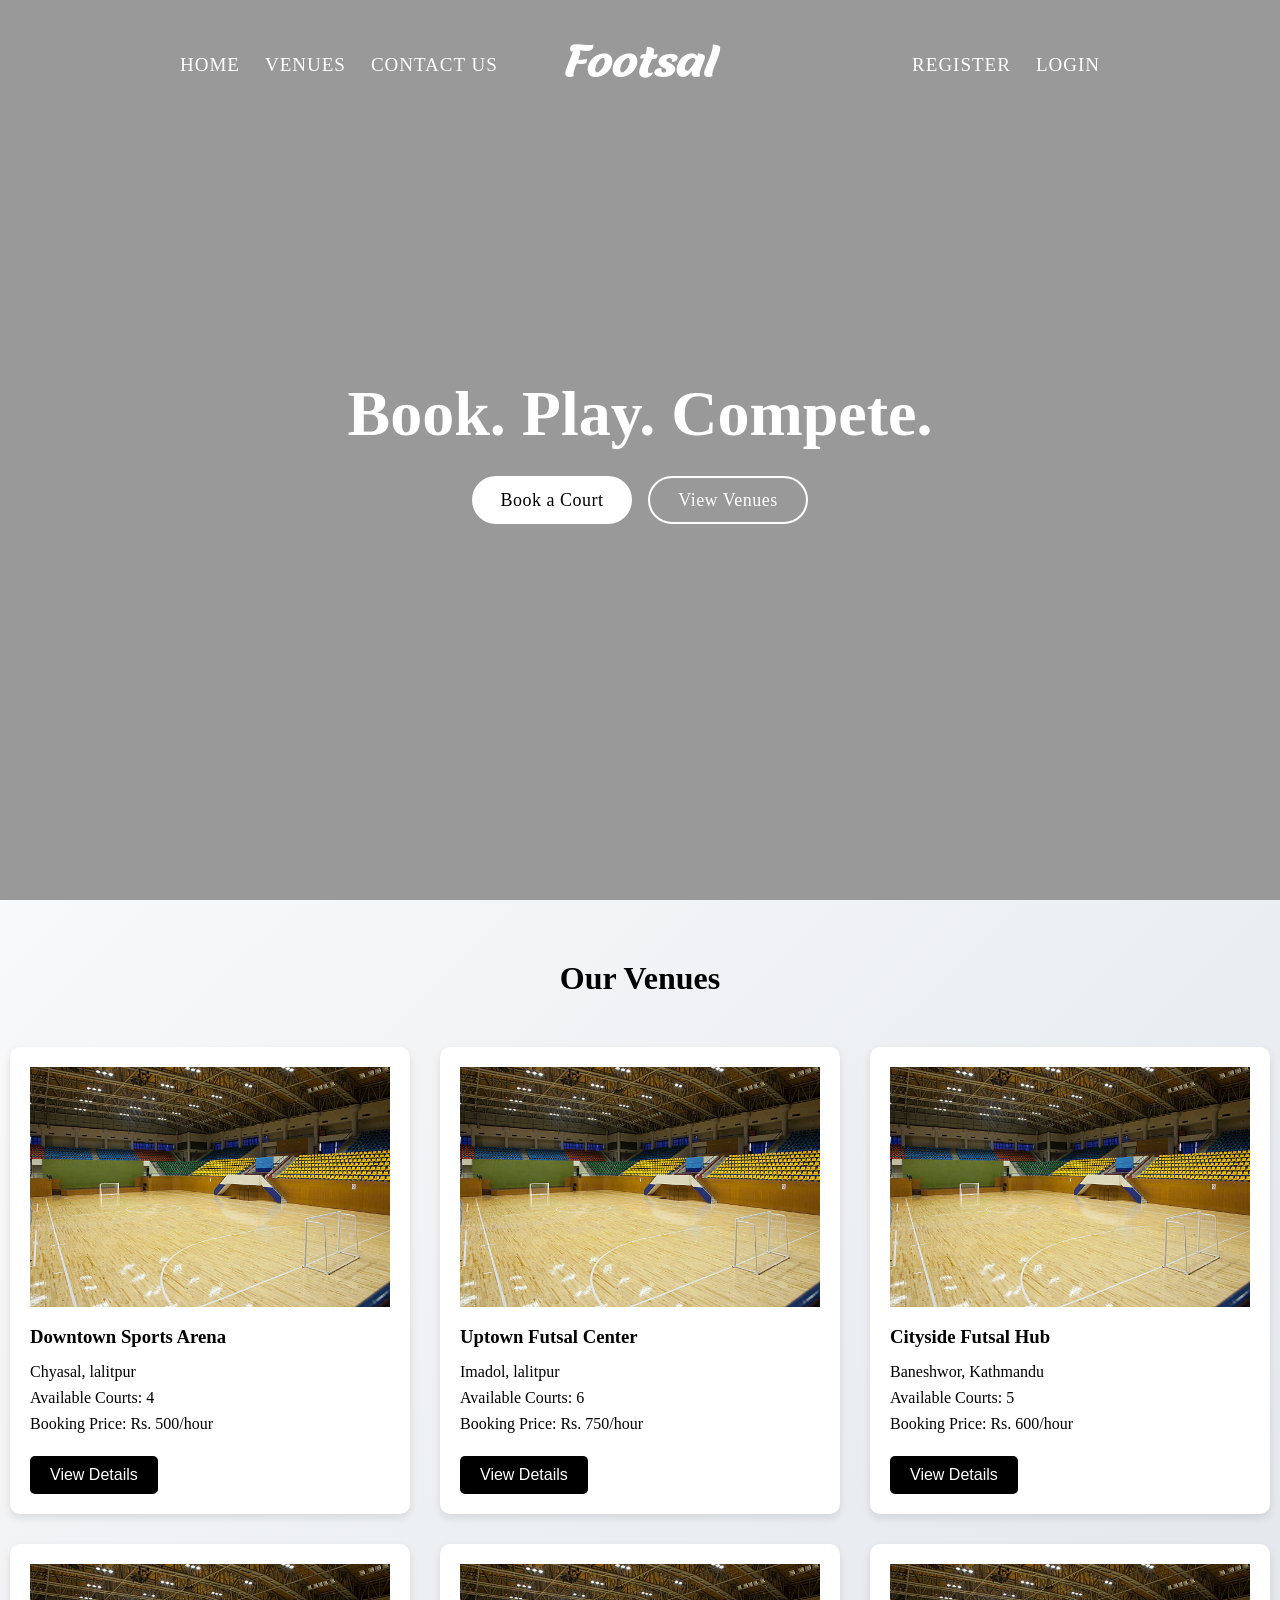
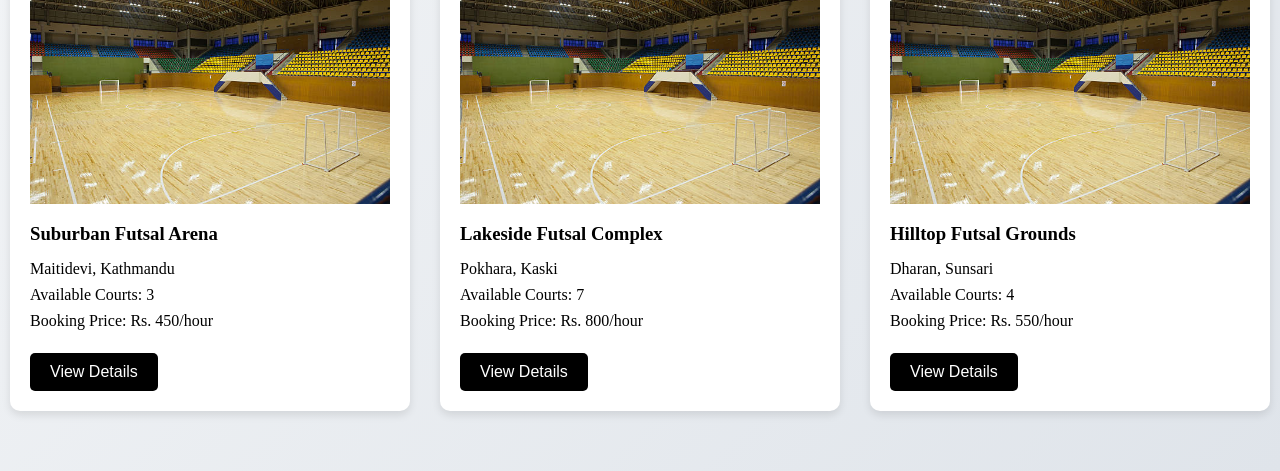
==== index.html @ 70e14f93 "convert the html to js" ====
<!DOCTYPE html>
<html lang="en">
<head>
    <meta charset="UTF-8">
    <title>footsal</title>
    <meta name="viewport" content="width=device-width, initial-scale=1.0">
    <link rel="stylesheet" href="styles/index.css">
</head>

<body>
<nav class="navbar">
    <div class="nav-left nav-font">
        <a href="index.html">HOME</a>
        <a href="Venues.html">VENUES</a>
        <a href="contact.html">CONTACT US</a>
    </div>

    <div class="khyah">
        <a href="index.html"
            style="
                all: inherit;
                display: inline-block;
                cursor: pointer;
                text-decoration: none;
            ">
            Footsal
        </a>
    </div>
    <div class="nav-right nav-font">
        <a href="Register.html">REGISTER</a>
        <a href="#">LOGIN</a>
    </div>
</nav>


<section class="vid">
    <video autoplay muted loop playsinline>
        <source src="video/Cinematic.mp4" type="video/mp4">
    </video>

    <div class="vid-content">
        <h1 class="vid-text">Book. Play. Compete.</h1>

        <div class="v-buttons">
            <a href="#" class="btn btn-primary">
                <span class="btn-text btn-text-one">Book a Court</span>
                <span class="btn-text btn-text-two">Book a Court</span>
            </a>

            <a href="" class="btn btn-outline" onclick="event.preventDefault(); scrollToVenueSection()">
                <span class="btn-text btn-text-one">View Venues</span>
                <span class="btn-text btn-text-two">View Venues</span>
            </a>
        </div>
    </div>
</section>

<div class="venue-container" id="venue-section">
    <h1 class="venue-heading">
        Our Venues
    </h1>
    <div class="venue-cards">
        <!-- Venue cards will be dynamically inserted here -->
    </div>
</div>

<script type="module" src="scripts/index.js"></script>
</body>
</html>
---- styles/index.css ----
@font-face {
    font-family: Logo;
    src: url(../fonts/Malvie.otf);
    font-weight: normal;
}
@font-face {
    font-family: "vid txt";
    src: url(../fonts/Bakemono-Stereo-Bold-trial.ttf);
    font-weight: normal;
}
@font-face {
    font-family: txt;
    src: url(../fonts/Roboto-Medium.ttf);
    font-weight: normal;
}
* {
    margin: 0;
    padding: 0;
    box-sizing: border-box;
}
.vid-text {
    font-family: "vid txt";
}
.khyah {
    font-family: Logo;
    font-size: 45px;
    color: #fff;
}
.nav-font {
    font-family: txt;
}
.navbar {
    position: absolute;
    top: 0;
    width: 100%;
    padding: 40px 180px;
    display: grid;
    grid-template-columns: 1fr auto 1fr;
    align-items: center;
    z-index: 10;
}
.navbar a {
    color: #fff;
    text-decoration: none;
    font-size: 19px;
    letter-spacing: 1px;
    transition: opacity 0.3s;
}

.navbar a:hover {
    opacity: 0.7;
}

.nav-left,
.nav-right {
    display: flex;
    align-items: center;
    gap: 25px;
}

.nav-right {
    justify-content: flex-end;
}

.vid {
    position: relative;
    height: 100vh;
    overflow: hidden;
}

.vid video {
    position: absolute;
    inset: 0;
    width: 100%;
    height: 100%;
    object-fit: cover;
}

.vid::after {
    content: "";
    position: absolute;
    inset: 0;
    background: rgba(0, 0, 0, 0.4);
    z-index: 1;
}

.vid-content {
    position: relative;
    z-index: 2;
    height: 100%;
    display: flex;
    flex-direction: column;
    align-items: center;
    justify-content: center;
    text-align: center;
    padding: 0 20px;
    color: #fff;
}

.vid-content h1 {
    font-size: clamp(32px, 5vw, 64px);
    margin-bottom: 25px;
    font-weight: 600;
}

.v-buttons {
    display: flex;
    gap: 16px;
}

.btn {
    cursor: pointer;
    position: relative;
    overflow: hidden;

    height: 48px;
    min-width: 160px;
    padding: 0 26px;

    border-radius: 34px;
    border: 2px solid white;

    font-family: txt;
    font-size: 18px;
    font-weight: 500;
    letter-spacing: 0.5px;

    text-decoration: none;
    display: flex;
    align-items: center;
    justify-content: center;

    background: transparent;
    transition: all 0.3s cubic-bezier(0.23, 1, 0.320, 1);
}

.btn-primary {
    background: white;
    color: black;
}

.btn-outline {
    background: transparent;
    color: white;
}

.btn-text {
    position: absolute;
    left: 50%;
    transform: translateX(-50%);
    transition: top 0.5s cubic-bezier(0.23, 1, 0.320, 1);
    white-space: nowrap;
}

.btn-text-one {
    top: 50%;
    transform: translate(-50%, -50%);
}

.btn-text-two {
    top: 150%;
    transform: translate(-50%, -50%);
}

.btn:hover .btn-text-one {
    top: -100%;
}

.btn:hover .btn-text-two {
    top: 50%;
}

.btn:hover {
    box-shadow: 0 0 20px rgba(255, 255, 255, 0.35);
}

.btn:active {
    scale: 1;
}

.btn-outline .btn-text {
    color: white;
}

.btn-primary .btn-text {
    color: black;
}
.venue-container{
    width: 100%;
    padding: 60px 10px;
    justify-content: center;
    color: #000000;
    background: linear-gradient(135deg, #f8f9fa 0%, #dfe4ea 100%);
}
.venue-heading{
    text-align: center;
}
.venue-cards{
    display: flex;
    justify-content: center;
    flex-wrap: wrap;
    gap: 30px;
    margin-top: 50px;

}
.venue-card{
    width: 400px;
    padding: 20px;
    border-radius: 10px;
    background-color: #fff;
    box-shadow: 0 4px 8px rgba(0, 0, 0, 0.1);
}
.venue-card h3{
    margin: 15px 0;
}
.venue-card p{
    margin: 8px 0;
}
.venue-card button{
    margin-top: 15px;
    padding: 10px 20px;
    border: none;
    border-radius: 5px; 
    background-color: #000000;
    color: #fff;
    font-size: 16px;
    cursor: pointer;
}

@media (max-width: 768px) {
    .nav-left {
        display: none;
    }

    .navbar {
        padding: 18px 20px;
    }
}
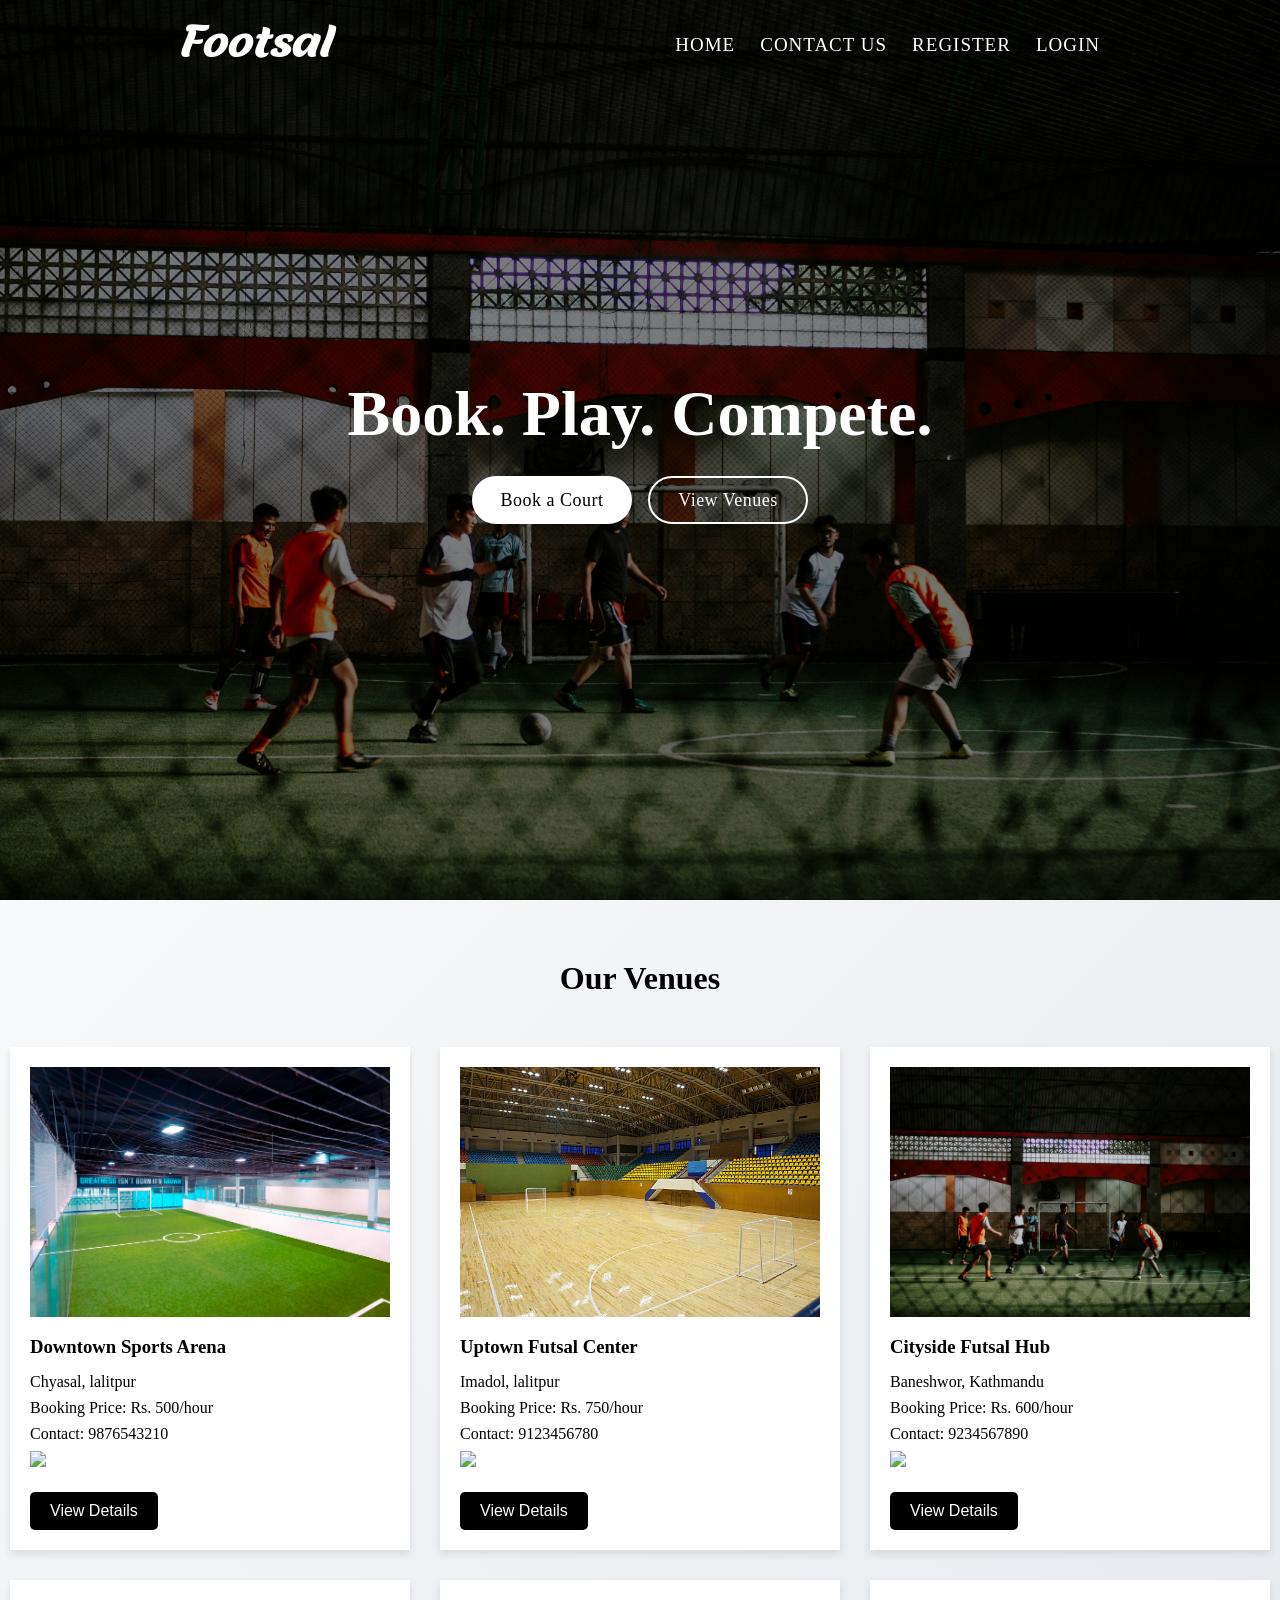
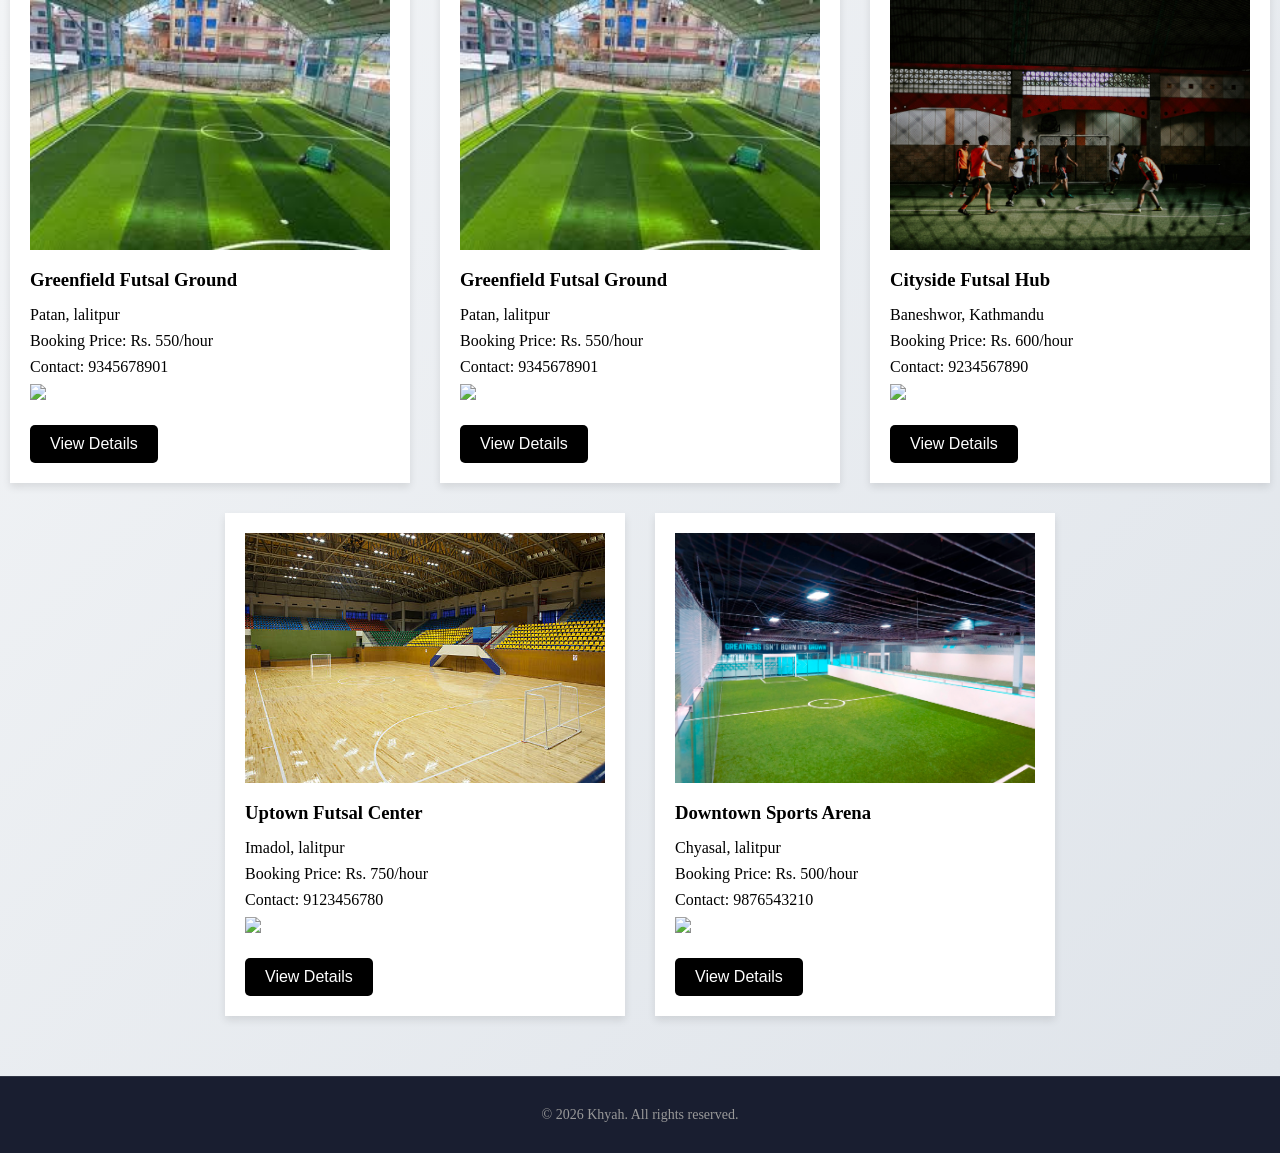
==== commit 70176a79: "add map" ====
--- a/index.html
+++ b/index.html
@@ -1,69 +1,67 @@
-<!DOCTYPE html>
+<!doctype html>
 <html lang="en">
-<head>
-    <meta charset="UTF-8">
+  <head>
+    <meta charset="UTF-8" />
     <title>footsal</title>
-    <meta name="viewport" content="width=device-width, initial-scale=1.0">
-    <link rel="stylesheet" href="styles/index.css">
-</head>
+    <meta name="viewport" content="width=device-width, initial-scale=1.0" />
+    <link rel="stylesheet" href="styles/index.css" />
+  </head>
 
-<body>
-<nav class="navbar">
-    <div class="nav-left nav-font">
+  <body>
+    <nav class="navbar">
+      <div class="khyah">
+        <a
+          href="index.html"
+          style="
+            all: inherit;
+            display: inline-block;
+            cursor: pointer;
+            text-decoration: none;
+          "
+        >
+          Footsal
+        </a>
+      </div>
+      <div class="nav-right nav-font">
         <a href="index.html">HOME</a>
-        <a href="Venues.html">VENUES</a>
         <a href="contact.html">CONTACT US</a>
-    </div>
-
-    <div class="khyah">
-        <a href="index.html"
-            style="
-                all: inherit;
-                display: inline-block;
-                cursor: pointer;
-                text-decoration: none;
-            ">
-            Footsal
-        </a>
-    </div>
-    <div class="nav-right nav-font">
         <a href="Register.html">REGISTER</a>
         <a href="#">LOGIN</a>
-    </div>
-</nav>
+      </div>
+    </nav>
 
-
-<section class="vid">
-    <video autoplay muted loop playsinline>
-        <source src="video/Cinematic.mp4" type="video/mp4">
-    </video>
-
-    <div class="vid-content">
+    <section class="vid">
+      <div class="vid-content">
         <h1 class="vid-text">Book. Play. Compete.</h1>
 
         <div class="v-buttons">
-            <a href="#" class="btn btn-primary">
-                <span class="btn-text btn-text-one">Book a Court</span>
-                <span class="btn-text btn-text-two">Book a Court</span>
-            </a>
+          <a href="#" class="btn btn-primary">
+            <span class="btn-text btn-text-one">Book a Court</span>
+            <span class="btn-text btn-text-two">Book a Court</span>
+          </a>
 
-            <a href="" class="btn btn-outline" onclick="event.preventDefault(); scrollToVenueSection()">
-                <span class="btn-text btn-text-one">View Venues</span>
-                <span class="btn-text btn-text-two">View Venues</span>
-            </a>
+          <a
+            href=""
+            class="btn btn-outline"
+            onclick="
+              event.preventDefault();
+              scrollToVenueSection();
+            "
+          >
+            <span class="btn-text btn-text-one">View Venues</span>
+            <span class="btn-text btn-text-two">View Venues</span>
+          </a>
         </div>
+      </div>
+    </section>
+
+    <div class="venue-container" id="venue-section">
+      <h1 class="venue-heading">Our Venues</h1>
+      <div class="venue-cards"></div>
     </div>
-</section>
+    
+    <footer class="footer">© 2026 Khyah. All rights reserved.</footer>
 
-<div class="venue-container" id="venue-section">
-    <h1 class="venue-heading">
-        Our Venues
-    </h1>
-    <div class="venue-cards">
-        <!-- Venue cards will be dynamically inserted here -->
-    </div>
-</div>
-
-<script type="module" src="scripts/index.js"></script>
-</body>
+    <script type="module" src="scripts/index.js"></script>
+  </body>
 </html>
--- a/styles/index.css
+++ b/styles/index.css
@@ -3,69 +3,75 @@
     src: url(../fonts/Malvie.otf);
     font-weight: normal;
 }
+
 @font-face {
     font-family: "vid txt";
     src: url(../fonts/Bakemono-Stereo-Bold-trial.ttf);
     font-weight: normal;
 }
+
 @font-face {
     font-family: txt;
     src: url(../fonts/Roboto-Medium.ttf);
     font-weight: normal;
 }
+
 * {
     margin: 0;
     padding: 0;
     box-sizing: border-box;
 }
+
 .vid-text {
     font-family: "vid txt";
 }
+
+.navbar {
+    position: absolute;
+    top: 0;
+    width: 100%;
+    padding: 20px 180px;
+    display: flex;
+    grid-template-columns: 1fr auto 1fr;
+    z-index: 10;
+    justify-content: space-between;
+    align-items: center;
+}
+
 .khyah {
     font-family: Logo;
     font-size: 45px;
     color: #fff;
 }
-.nav-font {
+
+.nav-right {
+    display: flex;
+    gap: 25px;
     font-family: txt;
-}
-.navbar {
-    position: absolute;
-    top: 0;
-    width: 100%;
-    padding: 40px 180px;
-    display: grid;
-    grid-template-columns: 1fr auto 1fr;
-    align-items: center;
-    z-index: 10;
-}
+    right: 0px;
+
+}
+
 .navbar a {
     color: #fff;
     text-decoration: none;
     font-size: 19px;
     letter-spacing: 1px;
     transition: opacity 0.3s;
+    cursor: pointer;
 }
 
 .navbar a:hover {
     opacity: 0.7;
-}
-
-.nav-left,
-.nav-right {
-    display: flex;
-    align-items: center;
-    gap: 25px;
-}
-
-.nav-right {
-    justify-content: flex-end;
 }
 
 .vid {
     position: relative;
     height: 100vh;
     overflow: hidden;
+    background-image: url(/images/city-side.jpg);
+    background-size: cover;
+    background-position: center;
 }
 
 .vid video {
@@ -185,17 +191,20 @@
 .btn-primary .btn-text {
     color: black;
 }
-.venue-container{
+
+.venue-container {
     width: 100%;
     padding: 60px 10px;
     justify-content: center;
     color: #000000;
     background: linear-gradient(135deg, #f8f9fa 0%, #dfe4ea 100%);
 }
-.venue-heading{
+
+.venue-heading {
     text-align: center;
 }
-.venue-cards{
+
+.venue-cards {
     display: flex;
     justify-content: center;
     flex-wrap: wrap;
@@ -203,36 +212,92 @@
     margin-top: 50px;
 
 }
-.venue-card{
+
+.venue-card {
     width: 400px;
     padding: 20px;
-    border-radius: 10px;
     background-color: #fff;
     box-shadow: 0 4px 8px rgba(0, 0, 0, 0.1);
-}
-.venue-card h3{
+    transition: all 0.3s ease;
+    cursor: default;
+}
+
+.venue-card:hover {
+    box-shadow: 0 8px 16px rgba(0, 0, 0, 0.2);
+    transform: translateY(-7px);
+}
+
+.venue-image {
+    width: 100%;
+    height: 250px;
+    object-fit: cover;
+}
+
+.venue-card h3 {
     margin: 15px 0;
 }
-.venue-card p{
+
+.venue-card p {
     margin: 8px 0;
 }
-.venue-card button{
+
+.venue-card button {
     margin-top: 15px;
     padding: 10px 20px;
     border: none;
-    border-radius: 5px; 
+    border-radius: 5px;
     background-color: #000000;
     color: #fff;
     font-size: 16px;
     cursor: pointer;
 }
 
+.product-rating-container {
+    display: flex;
+    align-items: center;
+    margin-bottom: 10px;
+}
+
+.product-rating-stars {
+    width: 100px;
+    margin-right: 6px;
+}
+
+.footer {
+  background-color: rgb(25, 30, 48);
+  color: #999;
+  text-align: center;
+  font-size: 14px;
+  padding: 30px 20px;
+  font-family: txt;
+  margin: 0;
+  border-top: 1px solid rgba(255, 255, 255, 0.1);
+}
+
+/* Responsive Design */
 @media (max-width: 768px) {
-    .nav-left {
-        display: none;
-    }
-
-    .navbar {
-        padding: 18px 20px;
+    .contact-container {
+        grid-template-columns: 1fr;
+        gap: 30px;
+        padding: 40px 20px;
+    }
+
+    .contact-hero-title {
+        font-size: 28px;
+    }
+
+    .contact-form-title,
+    .contact-info-title {
+        font-size: 24px;
+    }
+
+    .navbar-nav {
+        flex-direction: column;
+        gap: 20px;
+    }
+
+    .navbar-links {
+        flex-direction: column;
+        gap: 15px;
     }
 }
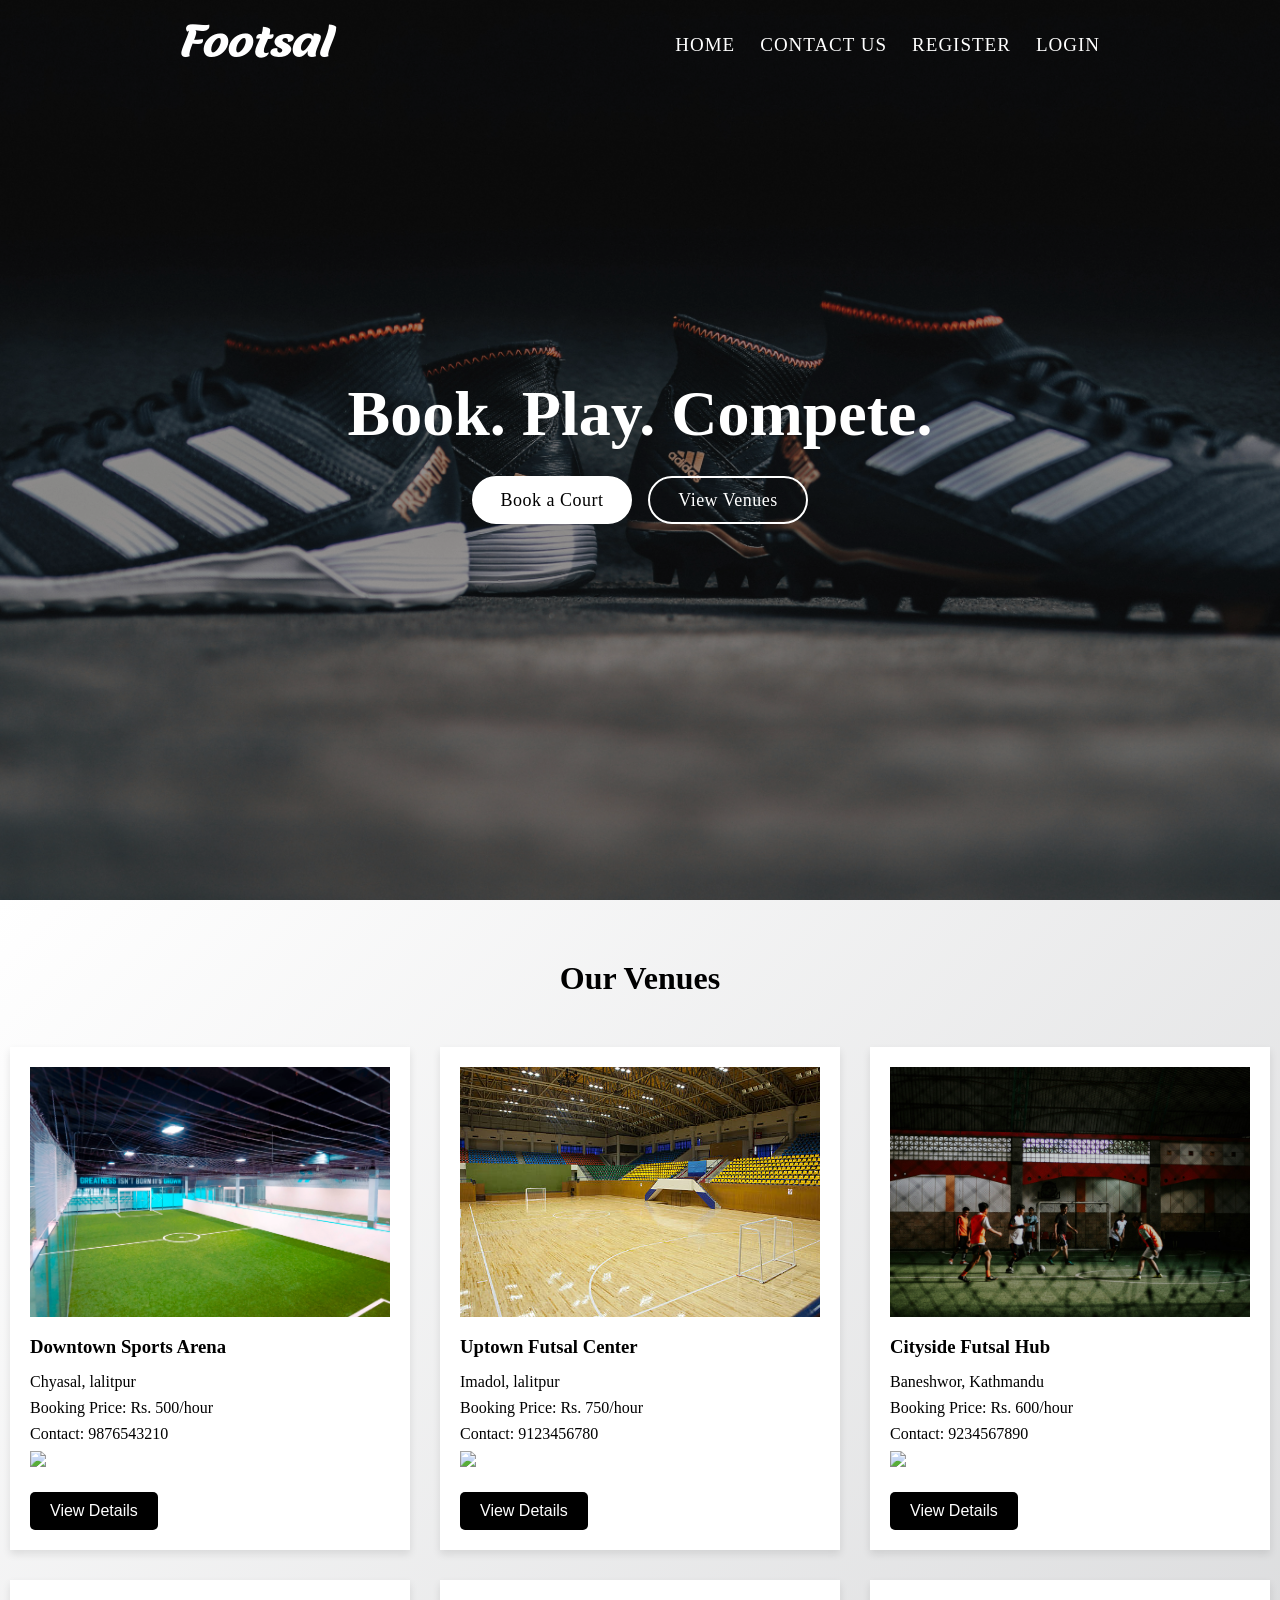
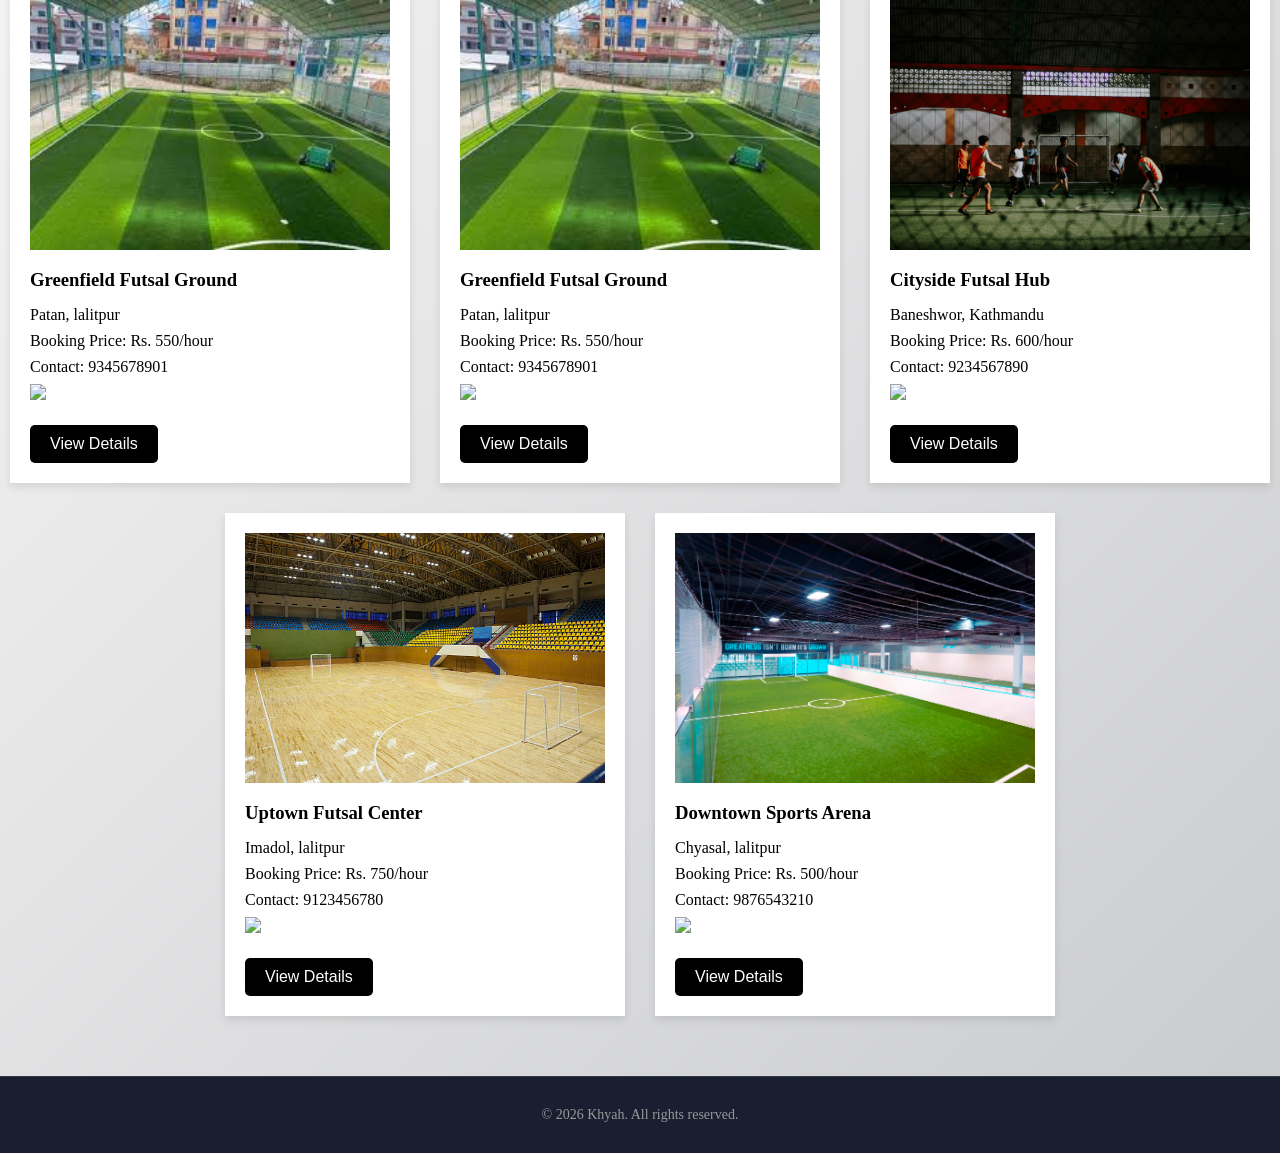
==== commit a3d502f0: "add add-venue feature" ====
--- a/index.html
+++ b/index.html
@@ -25,7 +25,7 @@
       <div class="nav-right nav-font">
         <a href="index.html">HOME</a>
         <a href="contact.html">CONTACT US</a>
-        <a href="Register.html">REGISTER</a>
+        <a href="addvenue.html">REGISTER</a>
         <a href="#">LOGIN</a>
       </div>
     </nav>
--- a/styles/index.css
+++ b/styles/index.css
@@ -69,7 +69,7 @@
     position: relative;
     height: 100vh;
     overflow: hidden;
-    background-image: url(/images/city-side.jpg);
+    background-image: url(/images/boots.jpg);
     background-size: cover;
     background-position: center;
 }
@@ -197,7 +197,7 @@
     padding: 60px 10px;
     justify-content: center;
     color: #000000;
-    background: linear-gradient(135deg, #f8f9fa 0%, #dfe4ea 100%);
+    background: linear-gradient(135deg, #ffffff 0%, #cbccce 100%);
 }
 
 .venue-heading {
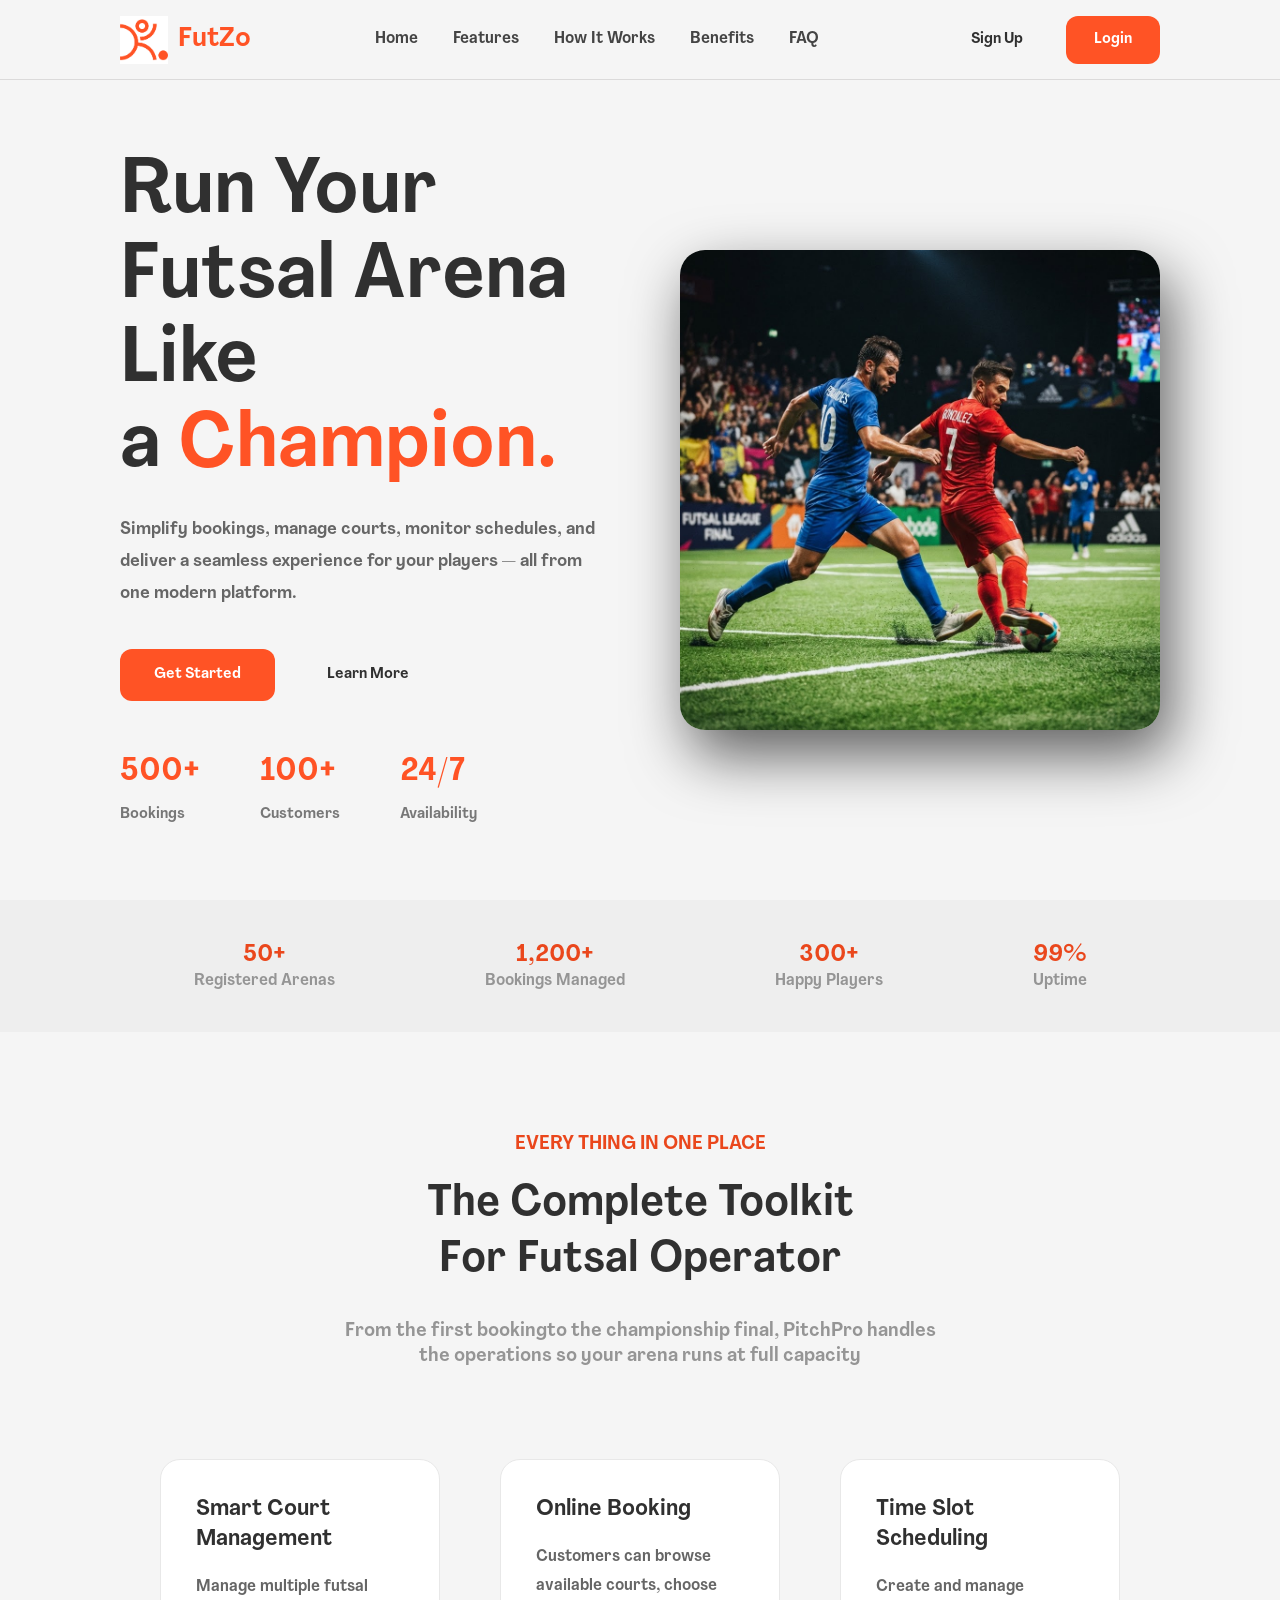
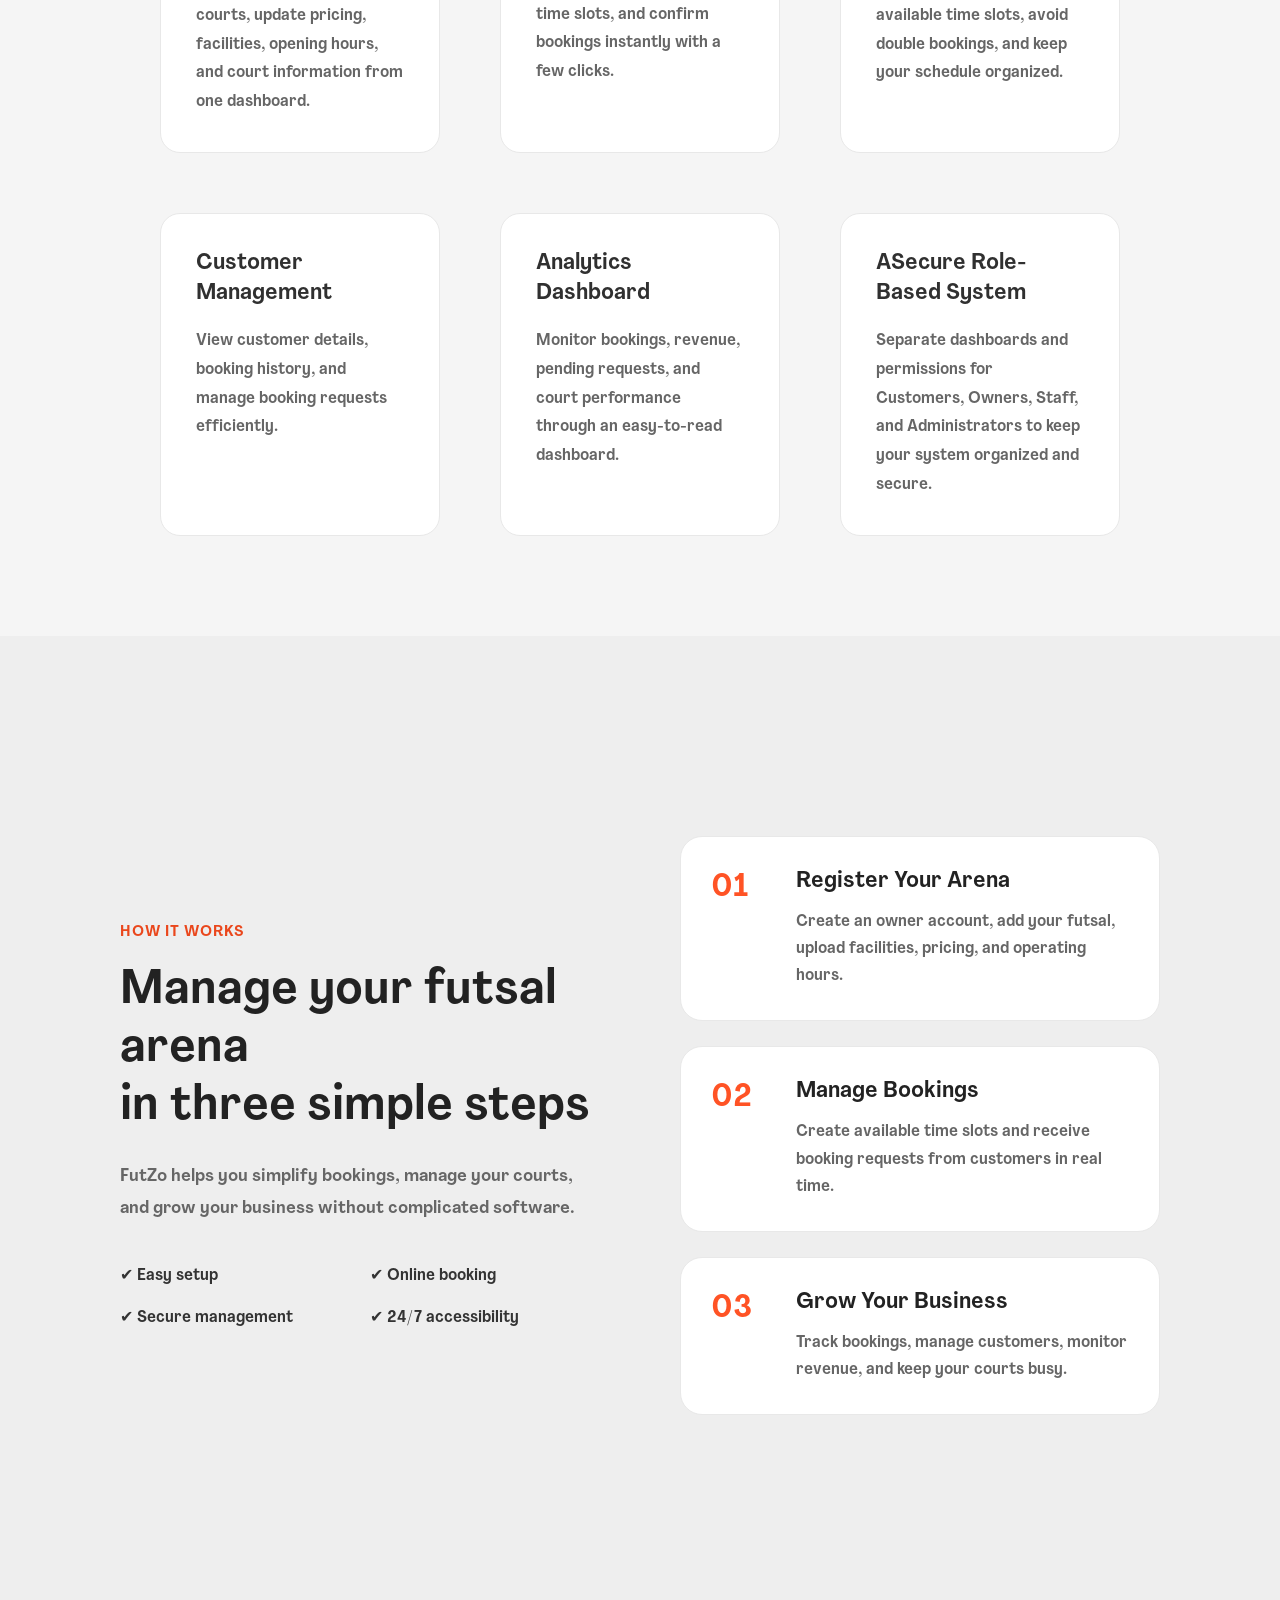
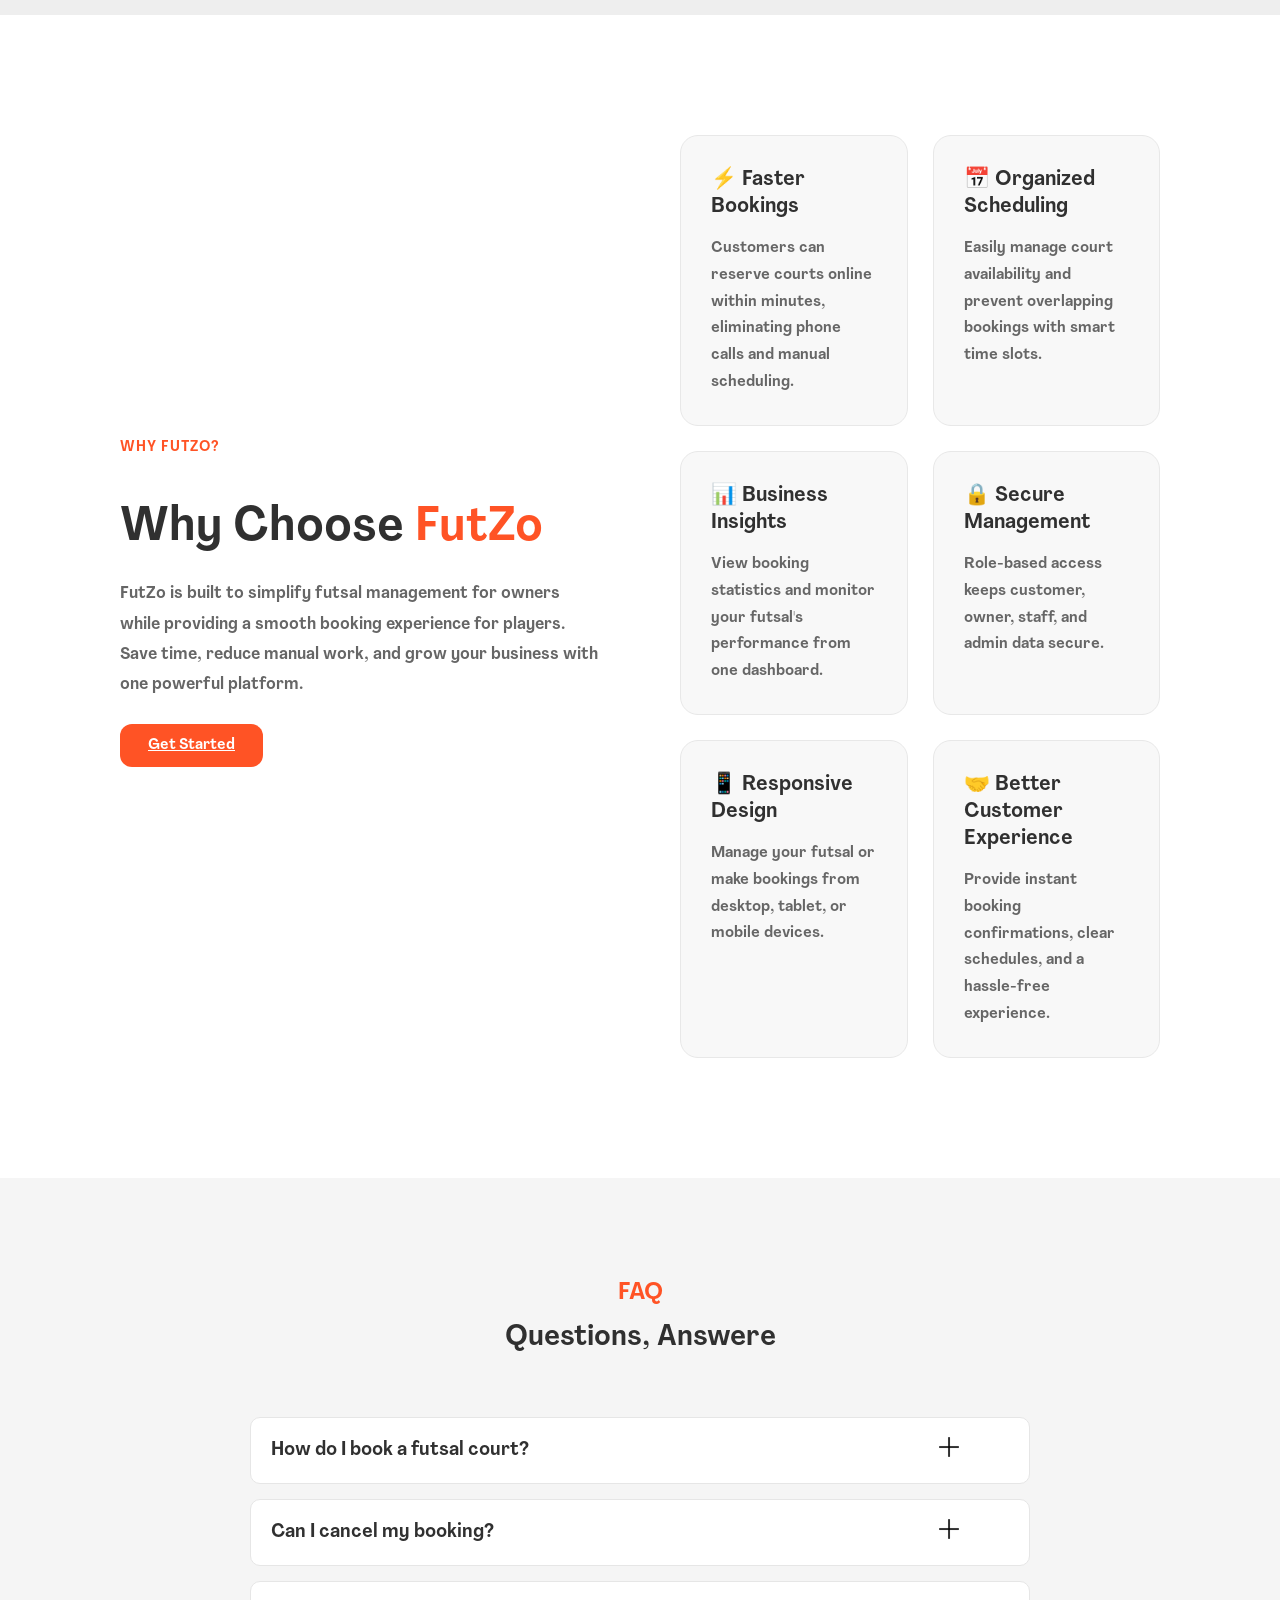
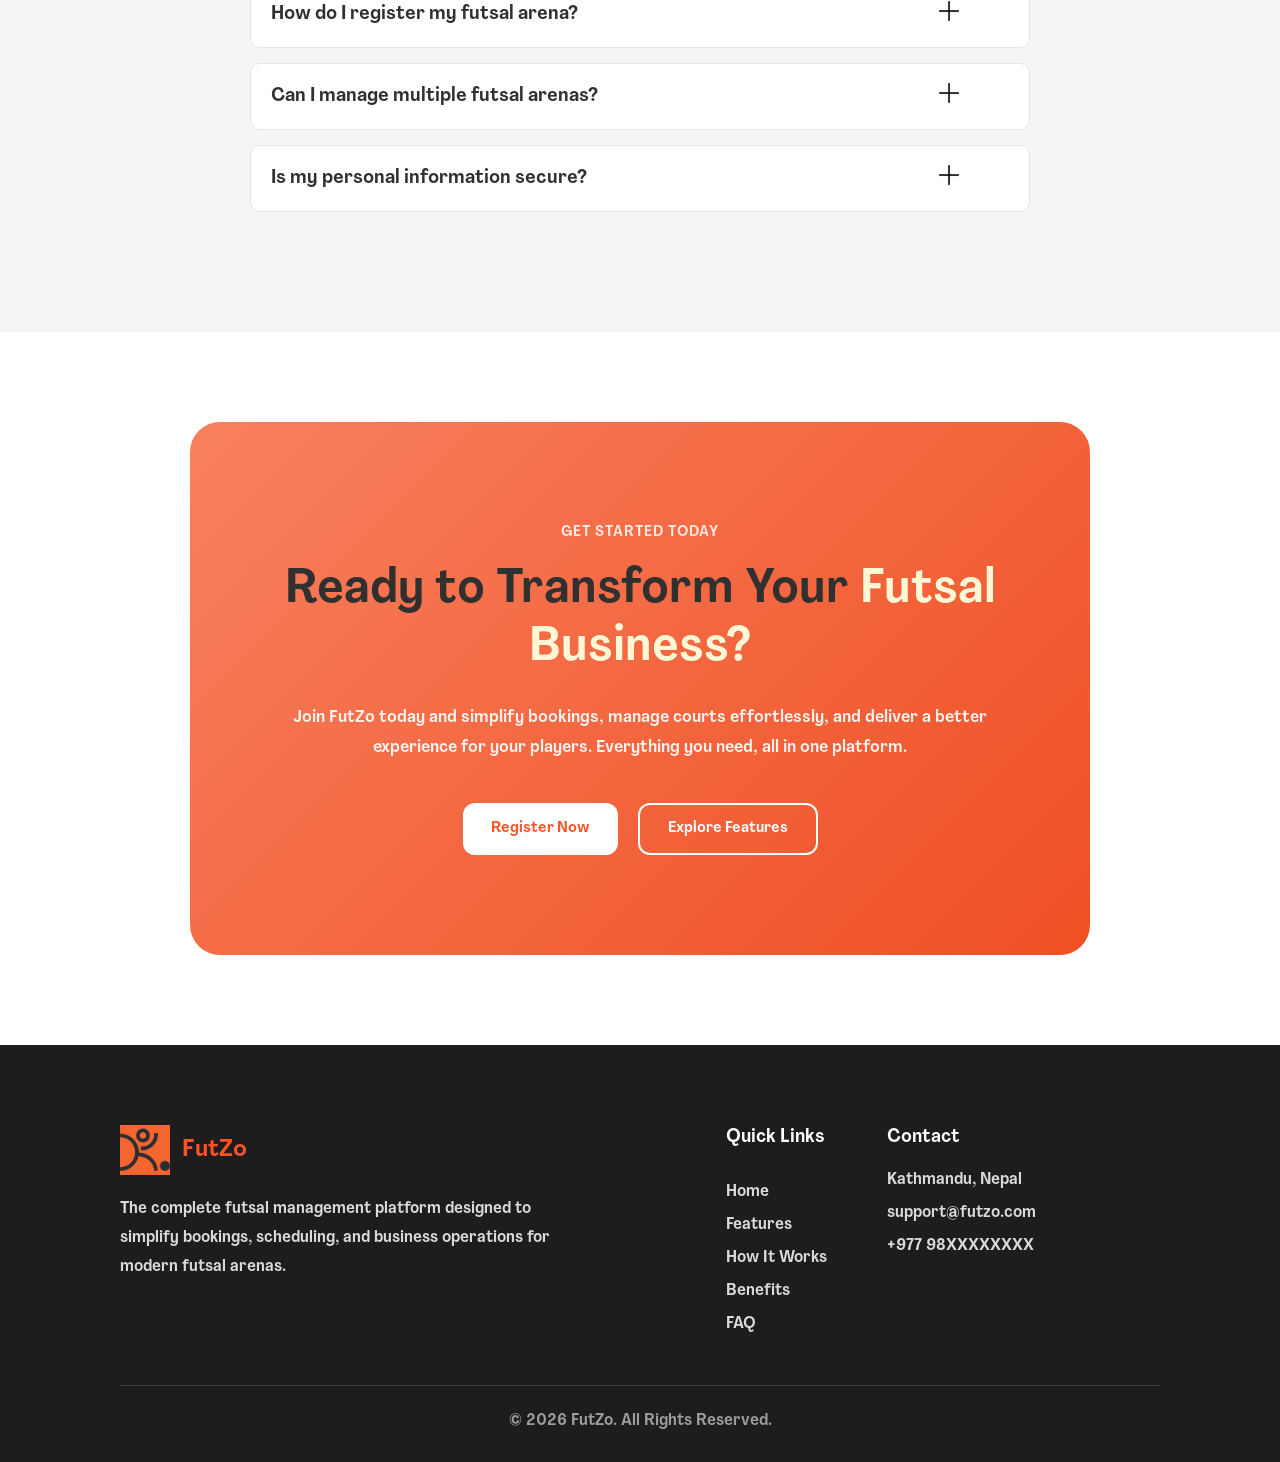
==== commit c431d8dd: "fix" ====
--- a/index.html
+++ b/index.html
@@ -1,67 +1,494 @@
-<!doctype html>
+<!DOCTYPE html>
 <html lang="en">
-  <head>
-    <meta charset="UTF-8" />
-    <title>footsal</title>
-    <meta name="viewport" content="width=device-width, initial-scale=1.0" />
-    <link rel="stylesheet" href="styles/index.css" />
-  </head>
-
-  <body>
-    <nav class="navbar">
-      <div class="khyah">
-        <a
-          href="index.html"
-          style="
-            all: inherit;
-            display: inline-block;
-            cursor: pointer;
-            text-decoration: none;
-          "
-        >
-          Footsal
+
+<head>
+  <meta charset="UTF-8">
+  <meta name="viewport" content="width=device-width, initial-scale=1.0">
+  <link rel="shortcut icon" href="./assets//logo//main-logo.png" type="image/x-icon">
+  <title>FutZo</title>
+  <link rel="stylesheet" href="./assets/css/landing-page.css">
+</head>
+
+<body>
+
+  <nav class="nav-bar">
+
+    <div class="left-section">
+      <img src="./assets/logo/main-logo.png" alt="FutZo Logo">
+      <span>FutZo</span>
+    </div>
+
+    <div class="center-section">
+      <a href="#home" class="nav-link">Home</a>
+      <a href="#features" class="nav-link">Features</a>
+      <a href="#how-it-works" class="nav-link">How It Works</a>
+      <a href="#benefits" class="nav-link">Benefits</a>
+      <a href="#faq" class="nav-link">FAQ</a>
+    </div>
+
+    <div class="right-section">
+      <button class="btn signin-btn" onclick="location.href='register.php'">
+        Sign Up
+      </button>
+
+      <button class="btn login-btn" onclick="location.href='login.php'">
+        Login
+      </button>
+    </div>
+
+  </nav>
+
+  <main>
+    <section class="hero" id="home">
+
+      <div class="left-side">
+        <h1>
+          Run Your Futsal Arena Like <br>
+          a <span>Champion.</span>
+        </h1>
+
+        <p>
+          Simplify bookings, manage courts, monitor schedules,
+          and deliver a seamless experience for your players —
+          all from one modern platform.
+        </p>
+
+        <div class="hero-buttons">
+
+          <button class="btn login-btn">
+            Get Started
+          </button>
+
+          <button class="btn signin-btn">
+            Learn More
+          </button>
+
+        </div>
+
+        <div class="hero-stats">
+
+          <div class="stat">
+            <h3>500+</h3>
+            <p>Bookings</p>
+          </div>
+
+          <div class="stat">
+            <h3>100+</h3>
+            <p>Customers</p>
+          </div>
+
+          <div class="stat">
+            <h3>24/7</h3>
+            <p>Availability</p>
+          </div>
+
+        </div>
+
+      </div>
+
+      <div class="right-side">
+
+        <img src="./assets/images/futsal-players.png"
+          alt="Futsal Players">
+
+      </div>
+
+    </section>
+
+    <section class="stats">
+      <div>
+        <h1>50+</h1>
+        <p>Registered Arenas</p>
+      </div>
+      <div>
+        <h1>1,200+</h1>
+        <p>Bookings Managed</p>
+      </div>
+      <div>
+        <h1>300+</h1>
+        <p>Happy Players</p>
+      </div>
+      <div>
+        <h1>99%</h1>
+        <p>Uptime</p>
+      </div>
+    </section>
+
+    <section class="features" id="features">
+      <p class="heading">EVERY THING IN ONE PLACE</p>
+      <span>The Complete Toolkit</span>
+      <span>For Futsal Operator</span>
+      <p class="desc" style="margin-top: 30px;">From the first bookingto the championship final, PitchPro handles</p>
+      <p class="desc">the operations so your arena runs at full capacity</p>
+
+      <div class="cards">
+
+        <div class="card">
+          <h1>Smart Court Management</h1>
+          <p>Manage multiple futsal courts, update pricing, facilities, opening hours, and court information from one dashboard.</p>
+        </div>
+
+        <div class="card">
+          <h1>Online Booking</h1>
+          <p>Customers can browse available courts, choose time slots, and confirm bookings instantly with a few clicks.</p>
+        </div>
+
+        <div class="card">
+          <h1>Time Slot Scheduling</h1>
+          <p>Create and manage available time slots, avoid double bookings, and keep your schedule organized.</p>
+        </div>
+
+        <div class="card">
+          <h1>Customer Management</h1>
+          <p>View customer details, booking history, and manage booking requests efficiently.</p>
+        </div>
+
+        <div class="card">
+          <h1>Analytics Dashboard</h1>
+          <p>Monitor bookings, revenue, pending requests, and court performance through an easy-to-read dashboard.</p>
+        </div>
+
+        <div class="card">
+          <h1>ASecure Role-Based System</h1>
+          <p>Separate dashboards and permissions for Customers, Owners, Staff, and Administrators to keep your system organized and secure.</p>
+        </div>
+      </div>
+    </section>
+
+    <section class="how-it-works" id="how-it-works">
+
+      <div class="left-content">
+
+        <span class="section-title">HOW IT WORKS</span>
+
+        <h2>
+          Manage your futsal arena
+          <br>
+          in three simple steps
+        </h2>
+
+        <p>
+          FutZo helps you simplify bookings, manage your courts,
+          and grow your business without complicated software.
+        </p>
+
+        <div class="benefits">
+
+          <div class="benefit">
+            ✔ Easy setup
+          </div>
+
+          <div class="benefit">
+            ✔ Online booking
+          </div>
+
+          <div class="benefit">
+            ✔ Secure management
+          </div>
+
+          <div class="benefit">
+            ✔ 24/7 accessibility
+          </div>
+
+        </div>
+
+      </div>
+
+      <div class="right-content">
+
+        <div class="step-card">
+
+          <div class="step-number">
+            01
+          </div>
+
+          <div class="step-info">
+            <h3>Register Your Arena</h3>
+
+            <p>
+              Create an owner account, add your futsal,
+              upload facilities, pricing, and operating hours.
+            </p>
+          </div>
+
+        </div>
+
+        <div class="step-card">
+
+          <div class="step-number">
+            02
+          </div>
+
+          <div class="step-info">
+            <h3>Manage Bookings</h3>
+
+            <p>
+              Create available time slots and receive booking
+              requests from customers in real time.
+            </p>
+          </div>
+
+        </div>
+
+        <div class="step-card">
+
+          <div class="step-number">
+            03
+          </div>
+
+          <div class="step-info">
+            <h3>Grow Your Business</h3>
+
+            <p>
+              Track bookings, manage customers,
+              monitor revenue, and keep your courts busy.
+            </p>
+          </div>
+
+        </div>
+
+      </div>
+
+    </section>
+
+    <section class="why-futzo" id="benefits">
+
+      <div class="benefits-left">
+
+        <span class="section-title">WHY FUTZO?</span>
+
+        <h2>
+          Why Choose
+          <span>FutZo</span>
+        </h2>
+
+        <p>
+          FutZo is built to simplify futsal management for owners while
+          providing a smooth booking experience for players. Save time,
+          reduce manual work, and grow your business with one powerful
+          platform.
+        </p>
+
+        <a href="register.php" class="btn login-btn">
+          Get Started
         </a>
-      </div>
-      <div class="nav-right nav-font">
-        <a href="index.html">HOME</a>
-        <a href="contact.html">CONTACT US</a>
-        <a href="addvenue.html">REGISTER</a>
-        <a href="#">LOGIN</a>
-      </div>
-    </nav>
-
-    <section class="vid">
-      <div class="vid-content">
-        <h1 class="vid-text">Book. Play. Compete.</h1>
-
-        <div class="v-buttons">
-          <a href="#" class="btn btn-primary">
-            <span class="btn-text btn-text-one">Book a Court</span>
-            <span class="btn-text btn-text-two">Book a Court</span>
-          </a>
-
-          <a
-            href=""
-            class="btn btn-outline"
-            onclick="
-              event.preventDefault();
-              scrollToVenueSection();
-            "
-          >
-            <span class="btn-text btn-text-one">View Venues</span>
-            <span class="btn-text btn-text-two">View Venues</span>
-          </a>
-        </div>
-      </div>
-    </section>
-
-    <div class="venue-container" id="venue-section">
-      <h1 class="venue-heading">Our Venues</h1>
-      <div class="venue-cards"></div>
-    </div>
-    
-    <footer class="footer">© 2026 Khyah. All rights reserved.</footer>
-
-    <script type="module" src="scripts/index.js"></script>
-  </body>
-</html>
+
+      </div>
+
+      <div class="benefits-right">
+
+        <div class="benefit-card">
+          <h3>⚡ Faster Bookings</h3>
+          <p>
+            Customers can reserve courts online within minutes,
+            eliminating phone calls and manual scheduling.
+          </p>
+        </div>
+
+        <div class="benefit-card">
+          <h3>📅 Organized Scheduling</h3>
+          <p>
+            Easily manage court availability and prevent
+            overlapping bookings with smart time slots.
+          </p>
+        </div>
+
+        <div class="benefit-card">
+          <h3>📊 Business Insights</h3>
+          <p>
+            View booking statistics and monitor your
+            futsal's performance from one dashboard.
+          </p>
+        </div>
+
+        <div class="benefit-card">
+          <h3>🔒 Secure Management</h3>
+          <p>
+            Role-based access keeps customer,
+            owner, staff, and admin data secure.
+          </p>
+        </div>
+
+        <div class="benefit-card">
+          <h3>📱 Responsive Design</h3>
+          <p>
+            Manage your futsal or make bookings
+            from desktop, tablet, or mobile devices.
+          </p>
+        </div>
+
+        <div class="benefit-card">
+          <h3>🤝 Better Customer Experience</h3>
+          <p>
+            Provide instant booking confirmations,
+            clear schedules, and a hassle-free experience.
+          </p>
+        </div>
+
+      </div>
+
+    </section>
+
+    <section class="faq" id="faq">
+      <h1>FAQ</h1>
+      <p>Questions, Answere</p>
+
+      <div class="questions">
+
+        <div class="question" id="question">
+          <p>How do I book a futsal court?</p>
+          <p class="plus">
+            <img src="./assets//icons///plus.png" alt="plus" width="20px">
+          </p>
+
+          <p class="answer">
+            <span>Browse available futsal arenas, choose your preferred date and time slot, and confirm your booking. The futsal owner will review and confirm your request.</span>
+          </p>
+        </div>
+
+
+        <div class="question">
+          <p>Can I cancel my booking?</p>
+          <p class="plus">
+            <img src="./assets//icons///plus.png" alt="plus" width="20px">
+          </p>
+
+          <p class="answer">
+            <span>Yes. You can cancel your booking before it has been confirmed by the futsal owner. Cancellation policies may vary depending on the arena.</span>
+          </p>
+        </div>
+
+        <div class="question">
+          <p>How do I register my futsal arena?</p>
+          <p class="plus">
+            <img src="./assets//icons///plus.png" alt="plus" width="20px">
+          </p>
+
+          <p class="answer">
+            <span>Create an owner account, submit your futsal details, and wait for admin approval. Once approved, you can start adding time slots and accepting bookings.</span>
+          </p>
+        </div>
+
+        <div class="question">
+          <p>Can I manage multiple futsal arenas?</p>
+          <p class="plus">
+            <img src="./assets//icons///plus.png" alt="plus" width="20px">
+          </p>
+
+          <p class="answer">
+            <span>Yes. Owners can register and manage multiple futsal arenas from a single account.</span>
+          </p>
+        </div>
+
+        <div class="question">
+          <p>Is my personal information secure?</p>
+          <p class="plus">
+            <img src="./assets//icons///plus.png" alt="plus" width="20px">
+          </p>
+
+          <p class="answer">
+            <span>
+              Yes. FutZo uses role-based authentication and secure account management to protect user information and system access.
+          </p>
+          </span>
+        </div>
+      </div>
+    </section>
+
+    <section class="cta">
+
+      <div class="cta-content">
+
+        <span class="section-title">
+          GET STARTED TODAY
+        </span>
+
+        <h2>
+          Ready to Transform Your
+          <span>Futsal Business?</span>
+        </h2>
+
+        <p>
+          Join FutZo today and simplify bookings, manage courts effortlessly,
+          and deliver a better experience for your players. Everything you need,
+          all in one platform.
+        </p>
+
+        <div class="cta-buttons">
+
+          <button class="btn login-btn"
+            onclick="location.href='register.php'">
+            Register Now
+          </button>
+
+          <button class="btn signin-btn"
+            onclick="location.href='#features'">
+            Explore Features
+          </button>
+
+        </div>
+
+      </div>
+
+    </section>
+
+    <footer class="footer">
+
+      <div class="footer-top">
+
+        <div class="footer-about">
+
+          <div class="footer-logo">
+
+            <img src="./assets/logo/F (1).png" alt="FutZo Logo">
+
+            <h2>FutZo</h2>
+
+          </div>
+
+          <p>
+            The complete futsal management platform designed to simplify
+            bookings, scheduling, and business operations for modern futsal arenas.
+          </p>
+
+        </div>
+
+        <div class="footer-links">
+
+          <h3>Quick Links</h3>
+
+          <a href="#home">Home</a>
+          <a href="#features">Features</a>
+          <a href="#how-it-works">How It Works</a>
+          <a href="#benefits">Benefits</a>
+          <a href="#faq">FAQ</a>
+
+        </div>
+
+        <div class="footer-contact">
+
+          <h3>Contact</h3>
+
+          <p>Kathmandu, Nepal</p>
+          <p>support@futzo.com</p>
+          <p>+977 98XXXXXXXX</p>
+
+        </div>
+
+      </div>
+
+      <div class="footer-bottom">
+
+        <p>
+          © 2026 FutZo. All Rights Reserved.
+        </p>
+
+      </div>
+
+    </footer>
+
+  </main>
+  <script src="../assets/js/landing-page.js"></script>
+</body>
+
+</html>
--- a/assets/css/landing-page.css
+++ b/assets/css/landing-page.css
@@ -0,0 +1,1057 @@
+@font-face {
+  font-family: "agrandir";
+  src: url("../fonts/Agrandir Text Bold 700.otf");
+}
+
+* {
+  margin: 0;
+  padding: 0;
+  box-sizing: border-box;
+}
+
+html {
+  scroll-behavior: smooth;
+}
+
+body {
+  background: #f5f5f5;
+  color: #303030;
+  font-family: agrandir, sans-serif;
+}
+
+.nav-bar {
+  width: 100%;
+  height: 80px;
+  display: flex;
+  justify-content: space-between;
+  align-items: center;
+  position: sticky;
+  top: 0;
+  z-index: 1000;
+  background: #f5f5f5;
+  border-bottom: 1px solid #dbdada;
+  padding: 0 250px;
+}
+
+.left-section {
+  display: flex;
+  align-items: center;
+  gap: 10px;
+  color: #ff5325;
+  font-size: 1.7rem;
+  font-weight: bold;
+}
+
+.left-section img {
+  width: 48px;
+}
+
+.center-section {
+  display: flex;
+  gap: 35px;
+}
+
+.center-section a {
+  text-decoration: none;
+  color: #444;
+  transition: 0.3s;
+}
+
+.center-section a:hover {
+  color: #ff5325;
+}
+
+.center-section a.active {
+  color: #ff5325;
+  font-weight: 700;
+}
+
+.right-section {
+  display: flex;
+  gap: 15px;
+}
+
+.btn {
+  border: none;
+  padding: 14px 28px;
+  border-radius: 12px;
+  cursor: pointer;
+  font-family: inherit;
+  font-size: 0.95rem;
+  font-weight: 600;
+  transition: 0.3s;
+}
+
+.login-btn {
+  background: #ff5325;
+  color: white;
+}
+
+.login-btn:hover {
+  background: #ea471c;
+}
+
+.signin-btn {
+  background: transparent;
+  color: #303030;
+}
+
+.signin-btn:hover {
+  color: #ff5325;
+}
+
+.hero {
+  min-height: calc(100dvh - 80px);
+  display: flex;
+  justify-content: space-between;
+  align-items: center;
+  gap: 80px;
+  padding: 0 250px;
+}
+
+.left-side,
+.right-side {
+  flex: 1;
+}
+
+.left-side h1 {
+  font-size: clamp(2.2rem, 6vw, 4.8rem);
+  line-height: 1.1;
+  margin-bottom: 25px;
+}
+
+.left-side h1 span {
+  color: #ff5325;
+}
+
+.left-side p {
+  color: #666;
+  font-size: clamp(0.95rem, 2vw, 1.1rem);
+  line-height: 1.8;
+  max-width: 550px;
+  margin-bottom: 40px;
+}
+
+.hero-buttons {
+  display: flex;
+  gap: 18px;
+  margin-bottom: 50px;
+  flex-wrap: wrap;
+}
+
+.hero-buttons .btn {
+  padding: 16px 34px;
+}
+
+.hero-stats {
+  display: flex;
+  gap: 60px;
+  flex-wrap: wrap;
+}
+
+.stat h3 {
+  color: #ff5325;
+  font-size: 2rem;
+  margin-bottom: 8px;
+}
+
+.stat p {
+  margin: 0;
+  color: #777;
+  font-size: 0.95rem;
+}
+
+.right-side {
+  display: flex;
+  justify-content: center;
+}
+
+.right-side img {
+  width: 100%;
+  max-width: 650px;
+  border-radius: 25px;
+  box-shadow: 10px 25px 60px rgba(0, 0, 0, 0.62);
+  animation: img-ani 5s ease-in-out infinite;
+}
+
+@keyframes img-ani {
+  0% {
+    transform: translateY(0);
+  }
+  50% {
+    transform: translateY(10px);
+  }
+  100% {
+    transform: translateY(0);
+  }
+}
+
+.stats {
+  display: flex;
+  justify-content: center;
+  gap: 150px;
+  padding: 40px;
+  background: #eeeeee;
+  flex-wrap: wrap;
+  text-align: center;
+}
+
+.stats div {
+  display: flex;
+  flex-direction: column;
+  align-items: center;
+}
+
+.stats p {
+  color: #959595;
+}
+
+.stats h1 {
+  color: #ea471c;
+}
+
+.features {
+  min-height: 100dvh;
+  display: flex;
+  flex-direction: column;
+  align-items: center;
+  padding: 100px 250px;
+}
+
+.heading {
+  margin-bottom: 20px;
+  color: #ea471c;
+  font-size: clamp(0.9rem, 2vw, 1.2rem);
+}
+
+.features span {
+  font-size: clamp(1.8rem, 4vw, 2.7rem);
+  text-align: center;
+}
+
+.desc {
+  color: #959595;
+  font-size: clamp(1rem, 2vw, 1.2rem);
+  text-align: center;
+}
+
+.cards {
+  width: 100%;
+  padding: 90px 40px 0px 40px;
+  display: grid;
+  grid-template-columns: repeat(3, 1fr);
+  gap: 60px;
+}
+
+.card {
+  background: #fff;
+  border: 1px solid #e8e8e8;
+  border-radius: 20px;
+  padding: 35px;
+  text-align: left;
+  transition: 0.3s ease;
+  cursor: default;
+}
+
+.card:hover {
+  transform: translateY(-8px);
+  box-shadow: 0 15px 35px rgba(0, 0, 0, 0.08);
+  border-color: #ff5325;
+}
+
+.card h1 {
+  font-size: 1.4rem;
+  margin-bottom: 18px;
+  color: #303030;
+}
+
+.card p {
+  color: #666;
+  line-height: 1.8;
+  font-size: 1rem;
+}
+
+.how-it-works {
+  display: flex;
+  align-items: center;
+  justify-content: space-between;
+  gap: 80px;
+  padding: 200px 250px;
+  background: #eeeeee;
+}
+
+.left-content,
+.right-content {
+  flex: 1;
+}
+
+.section-title {
+  color: #ea471c;
+  font-size: 0.95rem;
+  font-weight: 700;
+  letter-spacing: 1px;
+  margin-bottom: 20px;
+  display: inline-block;
+}
+
+.left-content h2 {
+  font-size: clamp(2rem, 4vw, 3rem);
+  line-height: 1.2;
+  margin-bottom: 25px;
+  color: #222;
+}
+
+.left-content p {
+  font-size: clamp(1rem, 2vw, 1.1rem);
+  color: #666;
+  line-height: 1.8;
+  max-width: 500px;
+  margin-bottom: 40px;
+}
+
+.benefits {
+  display: grid;
+  grid-template-columns: repeat(2, 1fr);
+  gap: 20px;
+}
+
+.benefit {
+  display: flex;
+  align-items: center;
+  gap: 10px;
+  color: #333;
+  font-size: 1rem;
+  font-weight: 500;
+}
+
+.right-content {
+  display: flex;
+  flex-direction: column;
+  gap: 25px;
+}
+
+.step-card {
+  background: #fff;
+  border: 1px solid #e8e8e8;
+  border-radius: 22px;
+  padding: 30px;
+  display: flex;
+  gap: 25px;
+  transition: 0.3s;
+  cursor: default;
+}
+
+.step-card:hover {
+  transform: translateY(-6px);
+  box-shadow: 0 12px 30px rgba(0, 0, 0, 0.08);
+  border-color: #ff5325;
+}
+
+.step-number {
+  color: #ff5325;
+  font-size: 2rem;
+  font-weight: 700;
+  min-width: 60px;
+}
+
+.step-info h3 {
+  font-size: clamp(1.1rem, 2.5vw, 1.4rem);
+  margin-bottom: 12px;
+  color: #222;
+}
+
+.step-info p {
+  color: #666;
+  line-height: 1.7;
+  font-size: clamp(0.9rem, 2vw, 1rem);
+}
+
+.why-futzo {
+  padding: 120px 250px;
+  display: flex;
+  justify-content: center;
+  align-items: center;
+  background: #fff;
+  gap: 80px;
+}
+
+.benefits-left,
+.benefits-right {
+  flex: 1;
+}
+
+.benefits-left .section-title {
+  color: #ff5325;
+  font-size: 0.9rem;
+  font-weight: 700;
+  letter-spacing: 1px;
+  text-transform: uppercase;
+}
+
+.benefits-left h2 {
+  font-size: clamp(2rem, 4vw, 3rem);
+  margin: 20px 0;
+  color: #303030;
+}
+
+.benefits-left h2 span {
+  color: #ff5325;
+}
+
+.benefits-left p {
+  color: #666;
+  font-size: clamp(0.95rem, 2vw, 1.05rem);
+  line-height: 1.8;
+  margin-bottom: 35px;
+  max-width: 520px;
+}
+
+.benefits-right {
+  display: grid;
+  grid-template-columns: repeat(2, 1fr);
+  gap: 25px;
+}
+
+.benefit-card {
+  background: #f8f8f8;
+  border: 1px solid #e8e8e8;
+  border-radius: 18px;
+  padding: 30px;
+  transition: 0.3s ease;
+  cursor: default;
+}
+
+.benefit-card:hover {
+  transform: translateY(-8px);
+  background: #fff;
+  border-color: #ff5325;
+  box-shadow: 0 15px 35px rgba(0, 0, 0, 0.08);
+}
+
+.benefit-card h3 {
+  font-size: clamp(1.1rem, 2.5vw, 1.3rem);
+  color: #303030;
+  margin-bottom: 15px;
+}
+
+.benefit-card p {
+  color: #666;
+  line-height: 1.7;
+  font-size: clamp(0.9rem, 2vw, 0.98rem);
+}
+
+.faq {
+  display: flex;
+  flex-direction: column;
+  align-items: center;
+  justify-content: center;
+  padding: 100px 250px;
+}
+
+.faq h1 {
+  color: #ff5325;
+  font-size: clamp(1.2rem, 3vw, 1.5rem);
+}
+
+.faq > p {
+  margin-top: 10px;
+  font-size: clamp(1.2rem, 4vw, 1.8rem);
+  text-align: center;
+}
+
+.questions {
+  margin-top: 40px;
+  padding: 20px 10px;
+  display: flex;
+  flex-direction: column;
+  gap: 15px;
+  width: 100%;
+  max-width: 800px;
+}
+
+.question {
+  background: #fff;
+  padding: 10px 20px 10px 10px;
+  display: flex;
+  flex-direction: column;
+  width: 100%;
+  border: #e6e6e6 1px solid;
+  border-radius: 10px;
+  cursor: pointer;
+  position: relative;
+}
+
+.question > p {
+  font-size: clamp(1rem, 2.5vw, 1.2rem);
+  padding: 10px;
+  padding-right: 50px;
+}
+
+.plus {
+  position: absolute;
+  right: 20px;
+  top: 50%;
+  transform: translateY(-50%);
+  font-size: 2.7rem;
+}
+
+.answer {
+  display: none;
+  border-top: #e6e6e6 1px solid;
+  color: #666;
+  transition: 1.5s ease-in;
+}
+
+.plus img {
+  transition: transform 0.3s ease;
+}
+
+.question.active .plus img {
+  transform: rotate(180deg);
+}
+
+.answer span {
+  display: block;
+  padding: 10px;
+  font-size: clamp(0.9rem, 2vw, 1rem);
+}
+
+.cta {
+  background: #fff;
+  padding: 90px 250px;
+}
+
+.cta-content {
+  padding: 100px 70px;
+  text-align: center;
+  background: linear-gradient(135deg, #f8805e, #ef4f23);
+  border-radius: 30px;
+  width: 100%;
+  max-width: 900px;
+  margin: 0 auto;
+}
+
+.cta .section-title {
+  display: inline-block;
+  font-size: clamp(0.75rem, 2vw, 0.9rem);
+  font-weight: 700;
+  letter-spacing: 1px;
+  text-transform: uppercase;
+  margin-bottom: 20px;
+  color: rgba(255, 255, 255, 0.85);
+}
+
+.cta h2 {
+  font-size: clamp(1.8rem, 5vw, 3rem);
+  line-height: 1.2;
+  margin-bottom: 25px;
+}
+
+.cta h2 span {
+  color: #fff7d6;
+}
+
+.cta p {
+  font-size: clamp(0.95rem, 2vw, 1.05rem);
+  line-height: 1.8;
+  color: rgba(255, 255, 255, 0.9);
+  margin-bottom: 40px;
+}
+
+.cta-buttons {
+  display: flex;
+  justify-content: center;
+  gap: 20px;
+  flex-wrap: wrap;
+}
+
+.cta .login-btn {
+  background: #fff;
+  color: #ff5325;
+}
+
+.cta .login-btn:hover {
+  background: #f4f4f4;
+}
+
+.cta .signin-btn {
+  border: 2px solid #fff;
+  color: #fff;
+  background: transparent;
+}
+
+.cta .signin-btn:hover {
+  background: rgba(255, 255, 255, 0.15);
+}
+
+.footer {
+  padding: 80px 250px 30px;
+  background: #1d1d1d;
+  color: #d9d9d9;
+}
+
+.footer-top {
+  display: flex;
+  justify-content: space-between;
+  gap: 60px;
+  margin-bottom: 50px;
+  flex-wrap: wrap;
+}
+
+.footer-about {
+  flex: 2;
+  min-width: 280px;
+}
+
+.footer-logo {
+  display: flex;
+  align-items: center;
+  gap: 12px;
+  margin-bottom: 20px;
+}
+
+.footer-logo img {
+  width: 50px;
+}
+
+.footer-logo h2 {
+  color: #ff5325;
+}
+
+.footer-about p {
+  line-height: 1.8;
+  max-width: 450px;
+}
+
+.footer-links-wrap,
+.footer-contact {
+  flex: 1;
+  min-width: 180px;
+}
+
+.footer h3 {
+  color: #fff;
+  margin-bottom: 20px;
+}
+
+.footer-links {
+  display: flex;
+  flex-direction: column;
+  gap: 12px;
+}
+
+.footer-links a {
+  color: #d9d9d9;
+  text-decoration: none;
+  transition: 0.3s;
+}
+
+.footer-links a:hover {
+  color: #ff5325;
+}
+
+.footer-contact p {
+  margin-bottom: 12px;
+}
+
+.footer-bottom {
+  border-top: 1px solid #3a3a3a;
+  padding-top: 25px;
+  text-align: center;
+  color: #9c9c9c;
+}
+
+
+/* Responsive */
+/* ─── Large tablets / small laptops ─── */
+@media (max-width: 1400px) {
+  .nav-bar,
+  .hero,
+  .features,
+  .how-it-works,
+  .why-futzo,
+  .faq,
+  .cta,
+  .footer {
+    padding-left: 120px;
+    padding-right: 120px;
+  }
+}
+
+@media (max-width: 1200px) {
+  .nav-bar,
+  .hero,
+  .features,
+  .how-it-works,
+  .why-futzo,
+  .faq,
+  .cta,
+  .footer {
+    padding-left: 80px;
+    padding-right: 80px;
+  }
+
+  .cards {
+    gap: 35px;
+    padding-top: 70px;
+  }
+
+  .how-it-works {
+    padding-top: 120px;
+    padding-bottom: 120px;
+  }
+
+  .stats {
+    gap: 80px;
+  }
+}
+
+/* ─── Tablets ─── */
+@media (max-width: 992px) {
+  .nav-bar {
+    padding-left: 40px;
+    padding-right: 40px;
+  }
+
+  .hero {
+    padding: 60px 40px;
+    gap: 50px;
+  }
+
+  .features,
+  .how-it-works,
+  .why-futzo,
+  .faq,
+  .cta,
+  .footer {
+    padding-left: 40px;
+    padding-right: 40px;
+  }
+
+  .features {
+    padding-top: 80px;
+    padding-bottom: 80px;
+  }
+
+  .cards {
+    grid-template-columns: repeat(2, 1fr);
+    gap: 30px;
+    padding: 60px 0 0 0;
+  }
+
+  .how-it-works {
+    flex-direction: column;
+    padding: 100px 40px;
+    gap: 60px;
+    text-align: center;
+  }
+
+  .left-content p {
+    margin-left: auto;
+    margin-right: auto;
+  }
+
+  .benefits {
+    justify-content: center;
+  }
+
+  .why-futzo {
+    flex-direction: column;
+    padding: 80px 40px;
+    gap: 60px;
+    text-align: center;
+  }
+
+  .benefits-left p {
+    margin-left: auto;
+    margin-right: auto;
+  }
+
+  .benefits-left h2 {
+    font-size: 2.4rem;
+  }
+
+  .benefits-right {
+    width: 100%;
+    grid-template-columns: repeat(2, 1fr);
+  }
+
+  .stats {
+    gap: 50px;
+    padding: 30px;
+  }
+
+  .faq {
+    padding: 80px 40px;
+  }
+
+  .cta {
+    padding: 60px 40px;
+  }
+
+  .cta-content {
+    padding: 70px 40px;
+  }
+
+  .footer {
+    padding: 60px 40px 30px;
+  }
+
+  .footer-top {
+    gap: 40px;
+  }
+}
+
+/* ─── Small tablets / large phones ─── */
+@media (max-width: 768px) {
+  .nav-bar {
+    padding-left: 24px;
+    padding-right: 24px;
+    height: 70px;
+  }
+
+  .center-section {
+    display: none;
+  }
+
+  .right-section .btn {
+    padding: 10px 18px;
+    font-size: 0.85rem;
+  }
+
+  .hero {
+    flex-direction: column;
+    text-align: center;
+    padding: 50px 24px;
+    gap: 40px;
+    min-height: auto;
+  }
+
+  .hero-buttons,
+  .hero-stats {
+    justify-content: center;
+  }
+
+  .left-side p {
+    margin-left: auto;
+    margin-right: auto;
+  }
+
+  .stats {
+    gap: 35px;
+    padding: 25px 20px;
+  }
+
+  .stats h1 {
+    font-size: 1.8rem;
+  }
+
+  .features {
+    padding: 60px 24px;
+    min-height: auto;
+  }
+
+  .cards {
+    grid-template-columns: 1fr;
+    padding: 40px 0 0 0;
+    gap: 25px;
+  }
+
+  .card {
+    padding: 28px;
+  }
+
+  .how-it-works {
+    padding: 60px 24px;
+    min-height: auto;
+  }
+
+  .benefits {
+    grid-template-columns: 1fr;
+    text-align: left;
+    max-width: 400px;
+    margin: 0 auto;
+  }
+
+  .step-card {
+    flex-direction: column;
+    gap: 15px;
+    padding: 25px;
+  }
+
+  .why-futzo {
+    padding: 60px 24px;
+    gap: 50px;
+  }
+
+  .benefits-left h2 {
+    font-size: 2rem;
+  }
+
+  .benefits-right {
+    grid-template-columns: 1fr;
+    gap: 20px;
+  }
+
+  .benefit-card {
+    padding: 25px;
+  }
+
+  .faq {
+    padding: 60px 24px;
+  }
+
+  .question {
+    padding: 10px 50px 10px 10px;
+  }
+
+  .plus {
+    right: 15px;
+    font-size: 2rem;
+  }
+
+  .cta {
+    padding: 50px 24px;
+  }
+
+  .cta-content {
+    padding: 50px 24px;
+    border-radius: 20px;
+  }
+
+  .cta-buttons {
+    flex-direction: column;
+    align-items: center;
+  }
+
+  .cta-buttons .btn {
+    width: 100%;
+    max-width: 280px;
+  }
+
+  .footer {
+    padding: 50px 24px 25px;
+  }
+
+  .footer-top {
+    flex-direction: column;
+    gap: 40px;
+  }
+
+  .footer-about,
+  .footer-links-wrap,
+  .footer-contact {
+    flex: none;
+    width: 100%;
+  }
+}
+
+/* ─── Phones ─── */
+@media (max-width: 480px) {
+  .nav-bar {
+    padding-left: 16px;
+    padding-right: 16px;
+    height: 65px;
+  }
+
+  .left-section {
+    font-size: 1.3rem;
+  }
+
+  .left-section img {
+    width: 38px;
+  }
+
+  .right-section .btn {
+    padding: 8px 14px;
+    font-size: 0.8rem;
+    border-radius: 8px;
+  }
+
+  .left-side h1 {
+    font-size: 2rem;
+  }
+
+  .hero-buttons {
+    flex-direction: column;
+    width: 100%;
+  }
+
+  .hero-buttons .btn {
+    width: 100%;
+  }
+
+  .hero-stats {
+    gap: 30px;
+  }
+
+  .stat h3 {
+    font-size: 1.6rem;
+  }
+
+  .stats {
+    gap: 25px;
+  }
+
+  .stats h1 {
+    font-size: 1.5rem;
+  }
+
+  .features span {
+    font-size: 1.6rem;
+  }
+
+  .card {
+    padding: 22px;
+    border-radius: 16px;
+  }
+
+  .left-content h2 {
+    font-size: 1.7rem;
+  }
+
+  .benefits-left h2 {
+    font-size: 1.7rem;
+  }
+
+  .step-number {
+    font-size: 1.6rem;
+    min-width: 45px;
+  }
+
+  .benefit-card {
+    padding: 22px;
+    border-radius: 14px;
+  }
+
+  .faq > p {
+    font-size: 1.1rem;
+  }
+
+  .question > p {
+    font-size: 0.95rem;
+    padding-right: 40px;
+  }
+
+  .plus {
+    font-size: 1.8rem;
+    right: 12px;
+  }
+
+  .cta-content {
+    padding: 40px 18px;
+    border-radius: 16px;
+  }
+
+  .cta h2 {
+    font-size: 1.6rem;
+  }
+
+  .footer {
+    padding: 40px 16px 20px;
+  }
+
+  .footer-logo img {
+    width: 40px;
+  }
+}
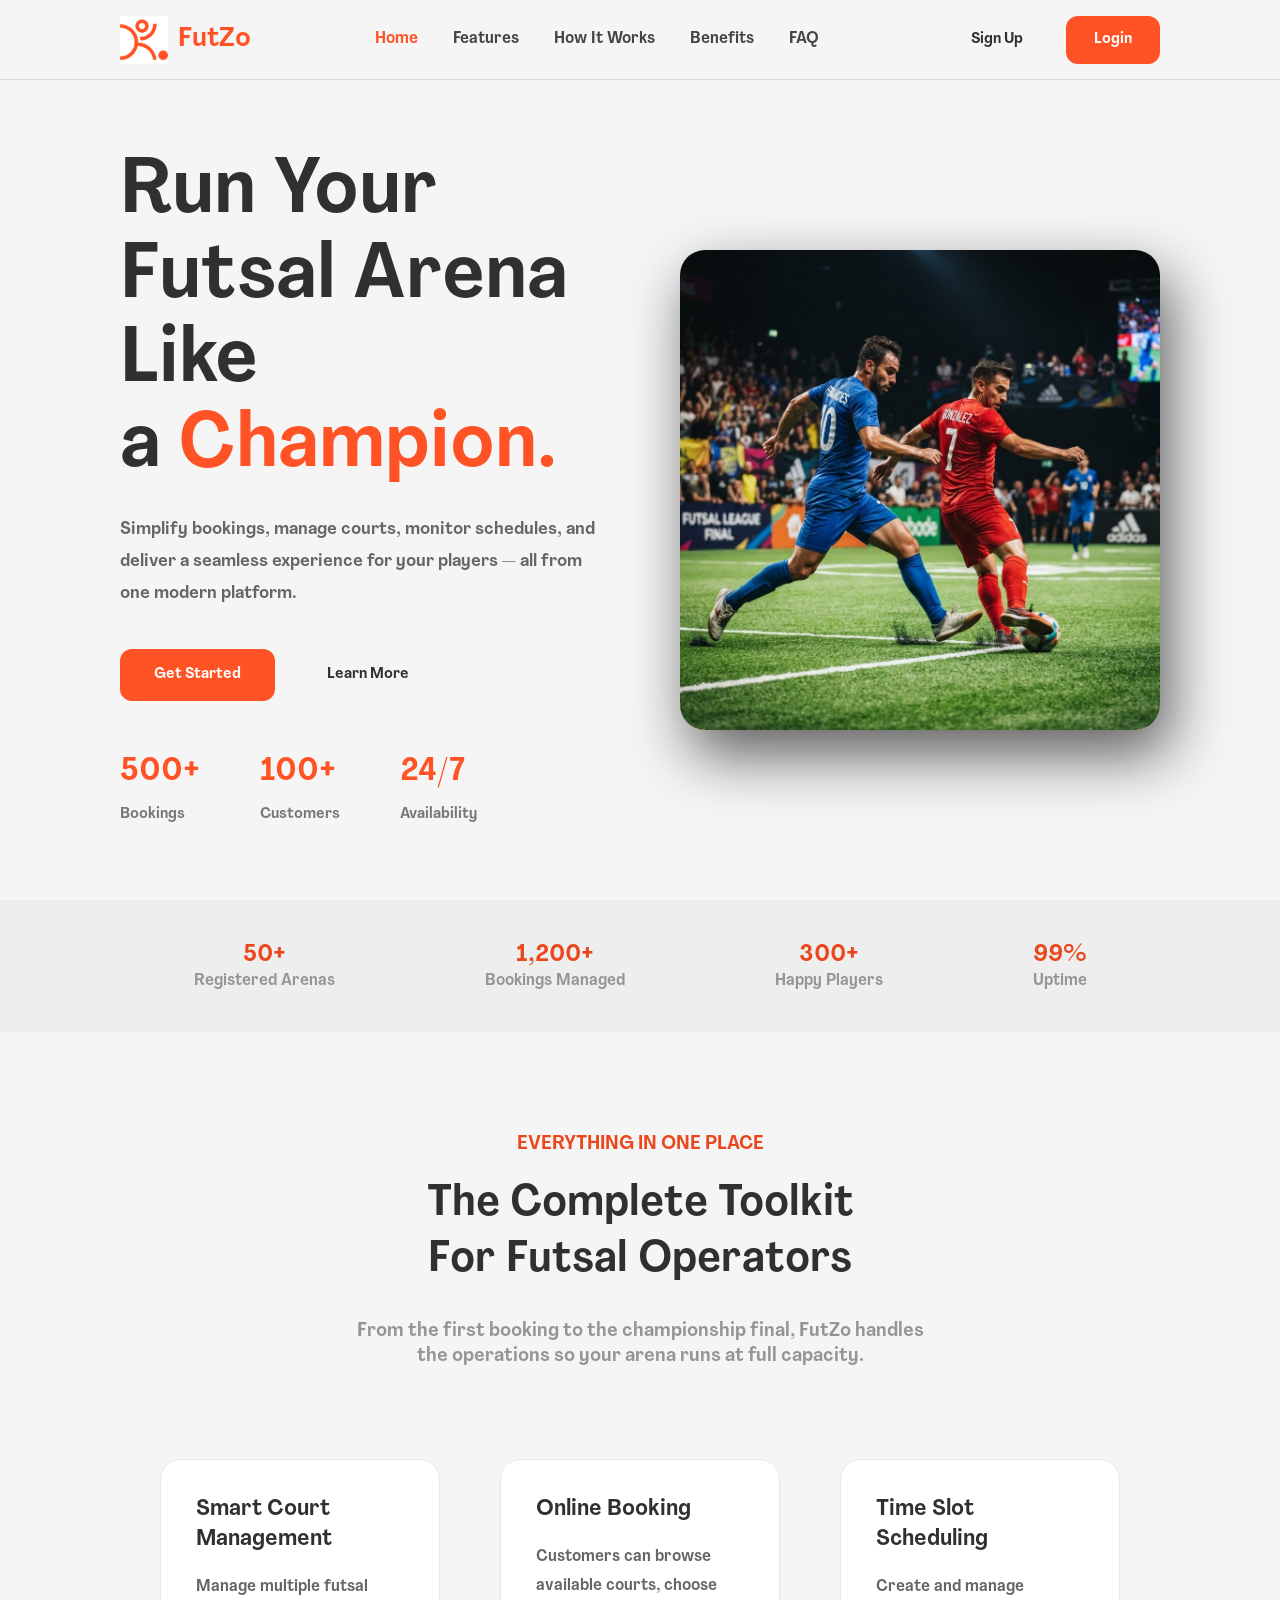
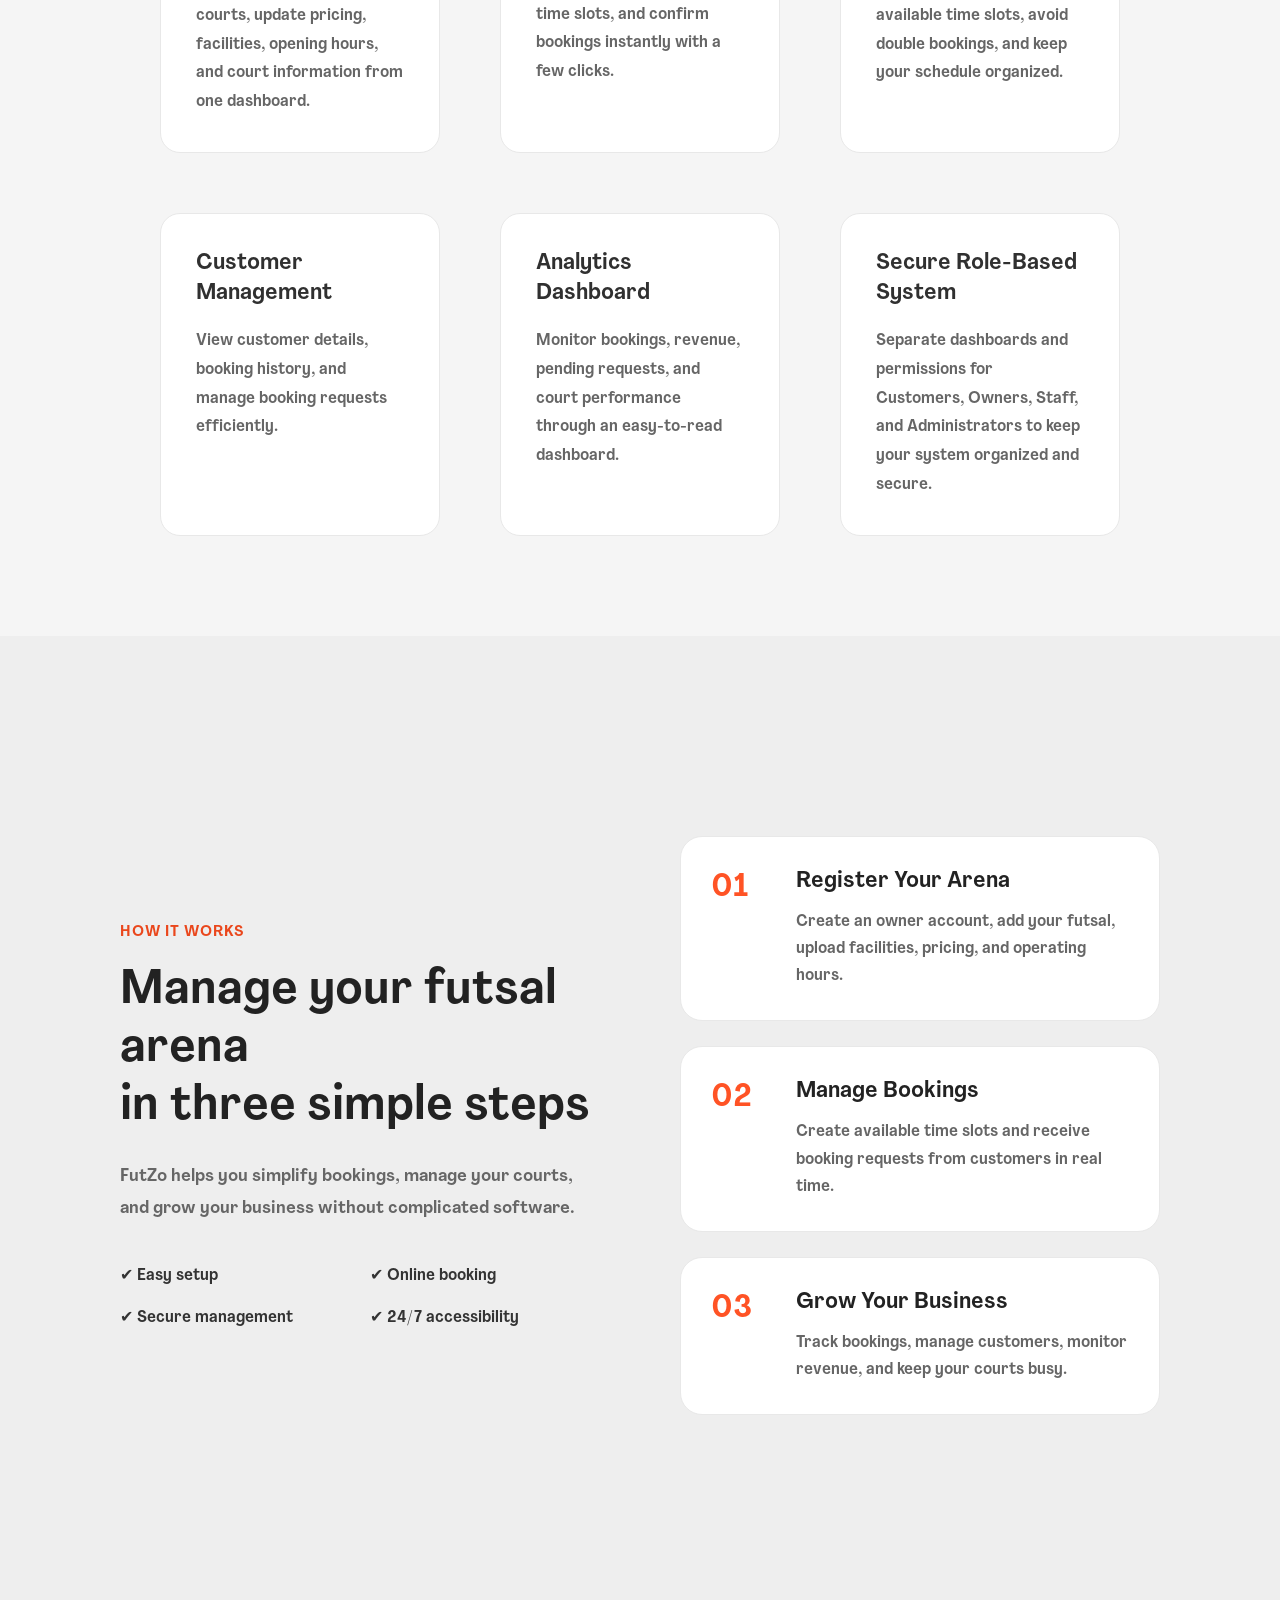
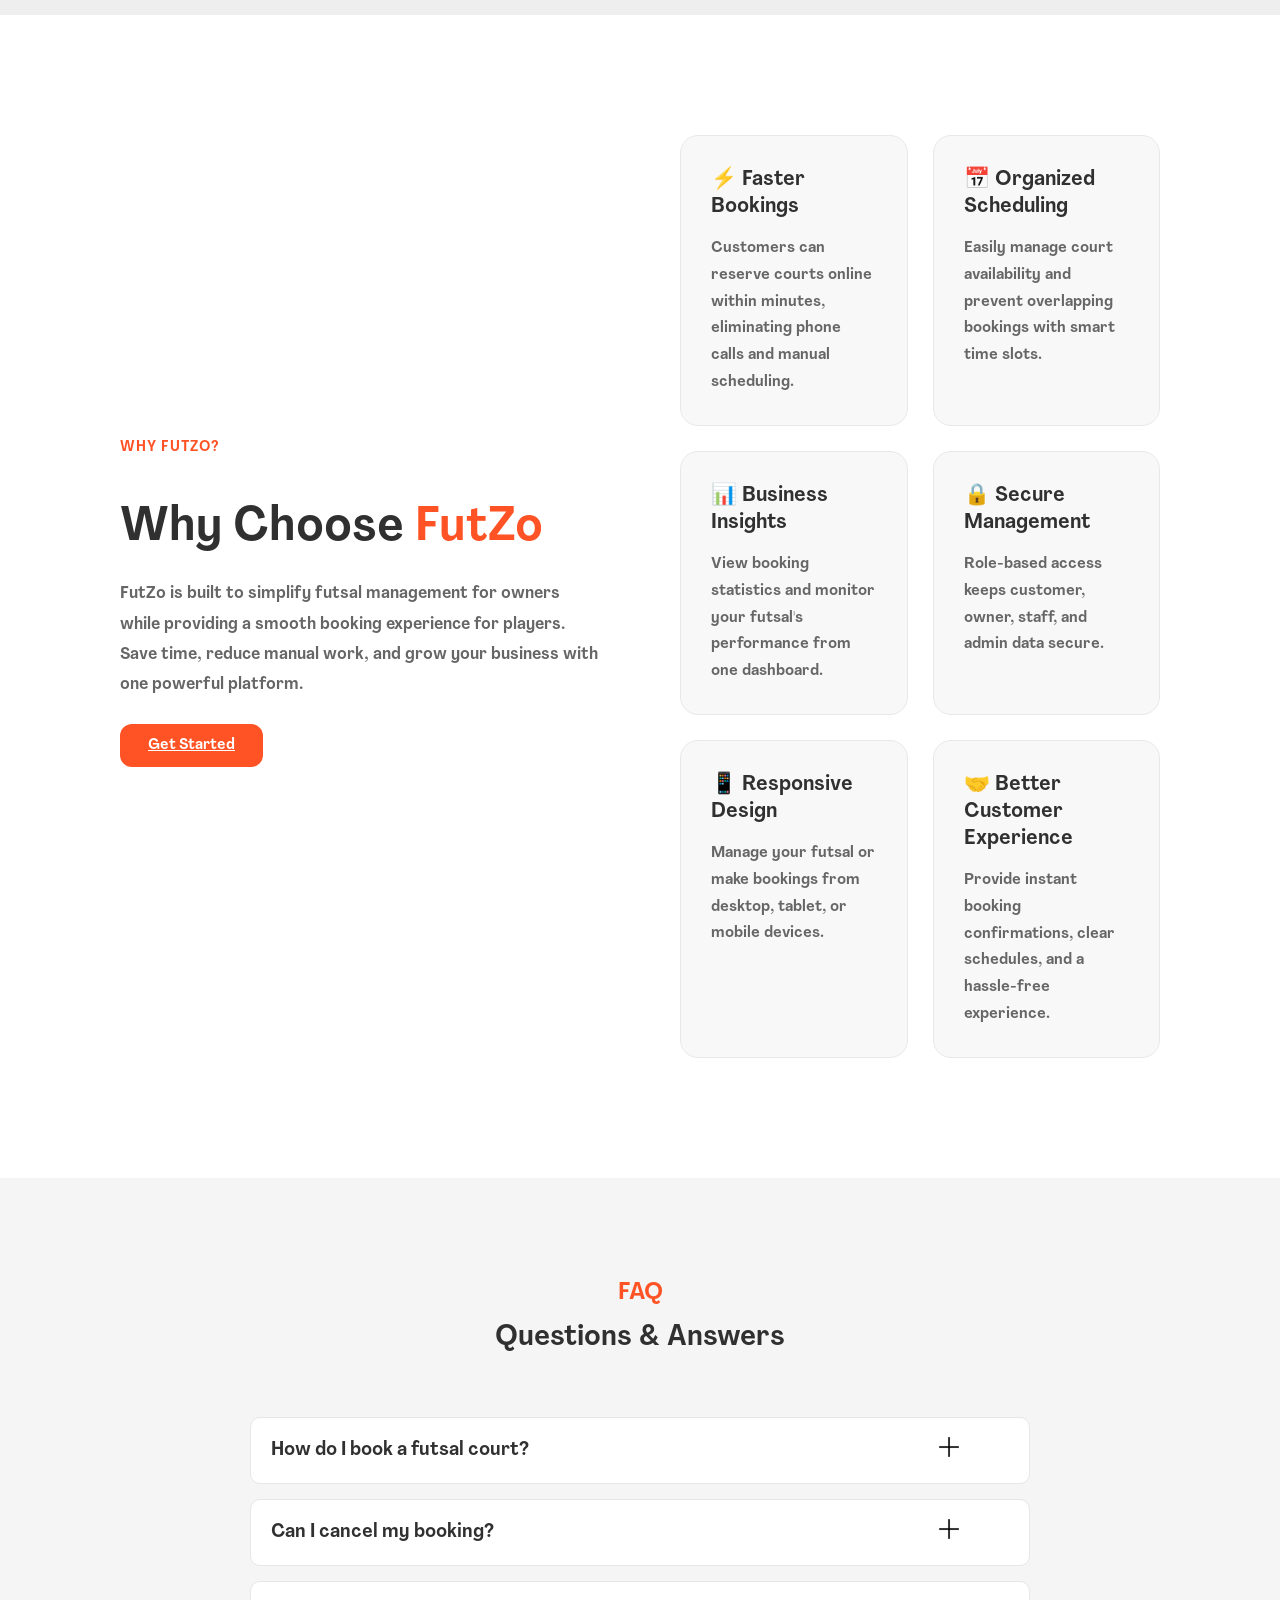
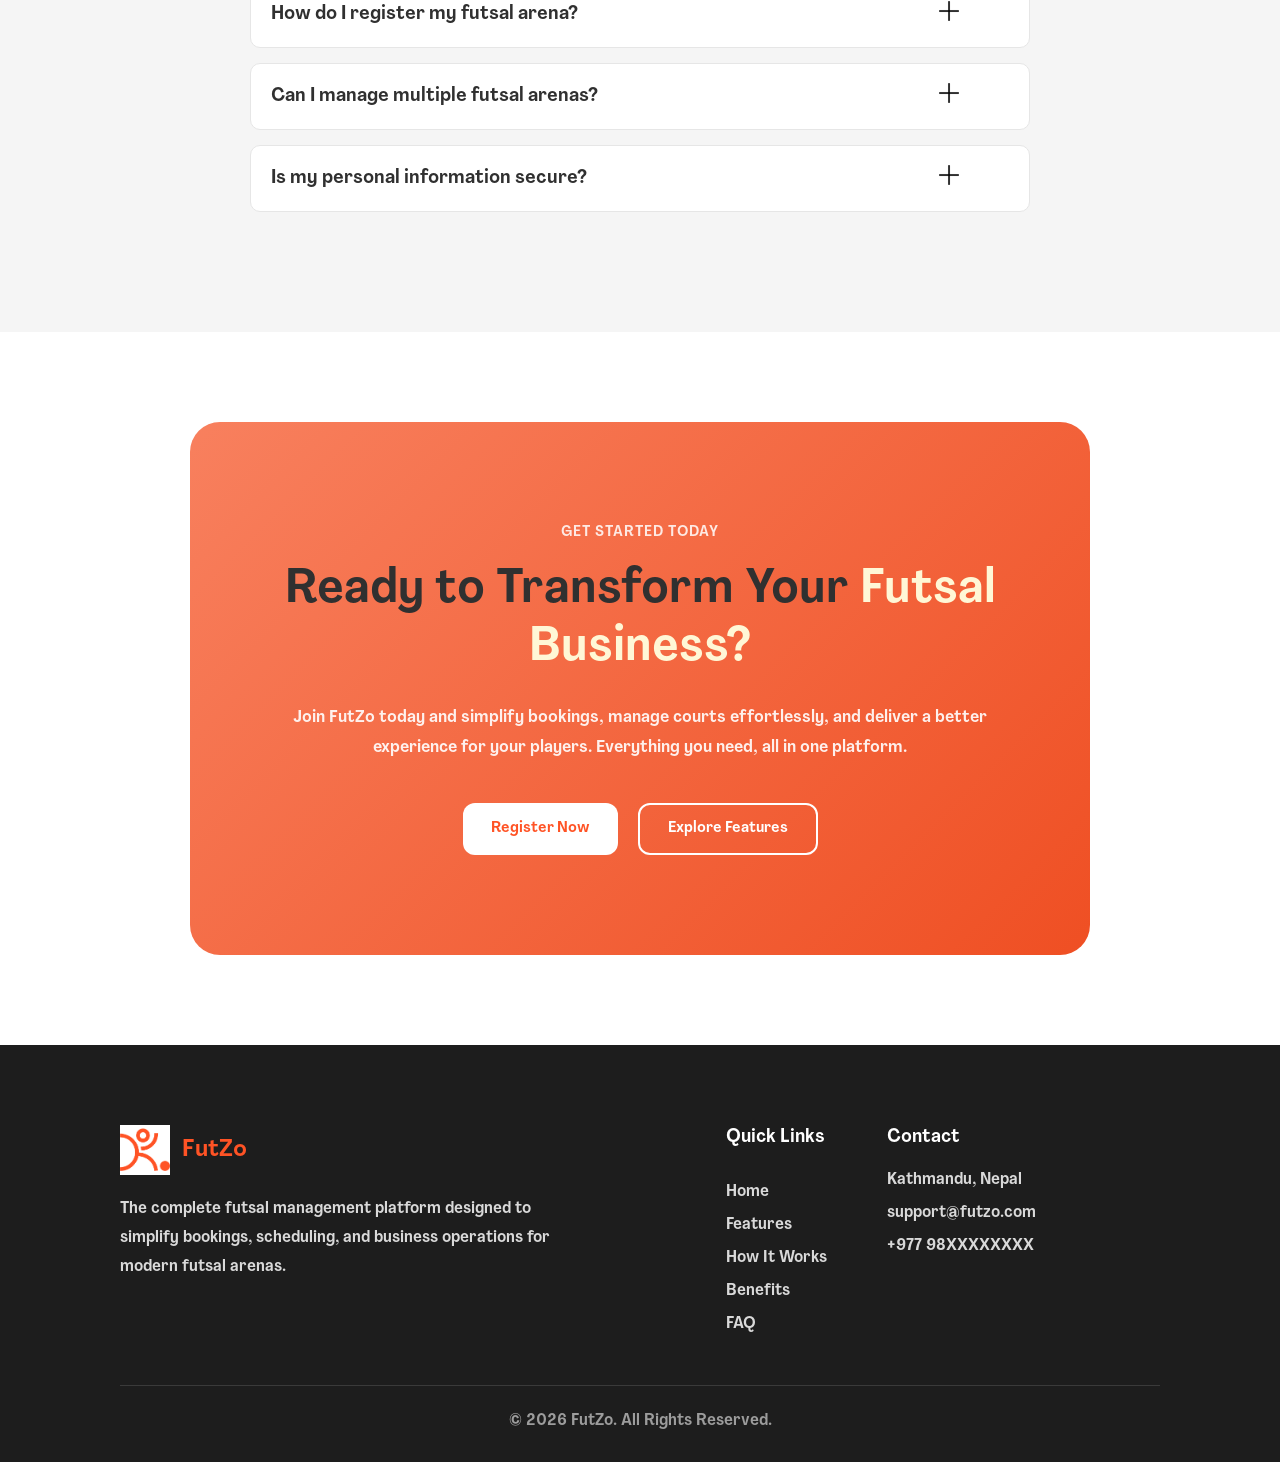
==== commit da7e2610: "fix" ====
--- a/index.html
+++ b/index.html
@@ -4,13 +4,14 @@
 <head>
   <meta charset="UTF-8">
   <meta name="viewport" content="width=device-width, initial-scale=1.0">
-  <link rel="shortcut icon" href="./assets//logo//main-logo.png" type="image/x-icon">
+  <link rel="shortcut icon" href="./assets/logo/main-logo.png" type="image/x-icon">
   <title>FutZo</title>
   <link rel="stylesheet" href="./assets/css/landing-page.css">
 </head>
 
 <body>
 
+  <!-- ===== NAVBAR ===== -->
   <nav class="nav-bar">
 
     <div class="left-section">
@@ -19,18 +20,17 @@
     </div>
 
     <div class="center-section">
-      <a href="#home" class="nav-link">Home</a>
-      <a href="#features" class="nav-link">Features</a>
+      <a href="#home"         class="nav-link active">Home</a>
+      <a href="#features"     class="nav-link">Features</a>
       <a href="#how-it-works" class="nav-link">How It Works</a>
-      <a href="#benefits" class="nav-link">Benefits</a>
-      <a href="#faq" class="nav-link">FAQ</a>
+      <a href="#benefits"     class="nav-link">Benefits</a>
+      <a href="#faq"          class="nav-link">FAQ</a>
     </div>
 
     <div class="right-section">
       <button class="btn signin-btn" onclick="location.href='register.php'">
         Sign Up
       </button>
-
       <button class="btn login-btn" onclick="location.href='login.php'">
         Login
       </button>
@@ -39,9 +39,11 @@
   </nav>
 
   <main>
+
     <section class="hero" id="home">
 
       <div class="left-side">
+
         <h1>
           Run Your Futsal Arena Like <br>
           a <span>Champion.</span>
@@ -54,43 +56,33 @@
         </p>
 
         <div class="hero-buttons">
-
-          <button class="btn login-btn">
+          <button class="btn login-btn" onclick="location.href='register.php'">
             Get Started
           </button>
-
-          <button class="btn signin-btn">
+          <button class="btn signin-btn" onclick="location.href='#features'">
             Learn More
           </button>
-
         </div>
 
         <div class="hero-stats">
-
           <div class="stat">
             <h3>500+</h3>
             <p>Bookings</p>
           </div>
-
           <div class="stat">
             <h3>100+</h3>
             <p>Customers</p>
           </div>
-
           <div class="stat">
             <h3>24/7</h3>
             <p>Availability</p>
           </div>
-
         </div>
 
       </div>
 
       <div class="right-side">
-
-        <img src="./assets/images/futsal-players.png"
-          alt="Futsal Players">
-
+        <img src="./assets/images/futsal-players.png" alt="Futsal Players">
       </div>
 
     </section>
@@ -115,11 +107,16 @@
     </section>
 
     <section class="features" id="features">
-      <p class="heading">EVERY THING IN ONE PLACE</p>
+
+      <p class="heading">EVERYTHING IN ONE PLACE</p>
       <span>The Complete Toolkit</span>
-      <span>For Futsal Operator</span>
-      <p class="desc" style="margin-top: 30px;">From the first bookingto the championship final, PitchPro handles</p>
-      <p class="desc">the operations so your arena runs at full capacity</p>
+      <span>For Futsal Operators</span>
+      <p class="desc" style="margin-top: 30px;">
+        From the first booking to the championship final, FutZo handles
+      </p>
+      <p class="desc">
+        the operations so your arena runs at full capacity.
+      </p>
 
       <div class="cards">
 
@@ -149,10 +146,12 @@
         </div>
 
         <div class="card">
-          <h1>ASecure Role-Based System</h1>
+          <h1>Secure Role-Based System</h1>
           <p>Separate dashboards and permissions for Customers, Owners, Staff, and Administrators to keep your system organized and secure.</p>
         </div>
-      </div>
+
+      </div>
+
     </section>
 
     <section class="how-it-works" id="how-it-works">
@@ -173,23 +172,10 @@
         </p>
 
         <div class="benefits">
-
-          <div class="benefit">
-            ✔ Easy setup
-          </div>
-
-          <div class="benefit">
-            ✔ Online booking
-          </div>
-
-          <div class="benefit">
-            ✔ Secure management
-          </div>
-
-          <div class="benefit">
-            ✔ 24/7 accessibility
-          </div>
-
+          <div class="benefit">✔ Easy setup</div>
+          <div class="benefit">✔ Online booking</div>
+          <div class="benefit">✔ Secure management</div>
+          <div class="benefit">✔ 24/7 accessibility</div>
         </div>
 
       </div>
@@ -197,54 +183,36 @@
       <div class="right-content">
 
         <div class="step-card">
-
-          <div class="step-number">
-            01
-          </div>
-
+          <div class="step-number">01</div>
           <div class="step-info">
             <h3>Register Your Arena</h3>
-
             <p>
               Create an owner account, add your futsal,
               upload facilities, pricing, and operating hours.
             </p>
           </div>
-
         </div>
 
         <div class="step-card">
-
-          <div class="step-number">
-            02
-          </div>
-
+          <div class="step-number">02</div>
           <div class="step-info">
             <h3>Manage Bookings</h3>
-
             <p>
               Create available time slots and receive booking
               requests from customers in real time.
             </p>
           </div>
-
         </div>
 
         <div class="step-card">
-
-          <div class="step-number">
-            03
-          </div>
-
+          <div class="step-number">03</div>
           <div class="step-info">
             <h3>Grow Your Business</h3>
-
             <p>
               Track bookings, manage customers,
               monitor revenue, and keep your courts busy.
             </p>
           </div>
-
         </div>
 
       </div>
@@ -330,78 +298,89 @@
     </section>
 
     <section class="faq" id="faq">
+
       <h1>FAQ</h1>
-      <p>Questions, Answere</p>
+      <p>Questions & Answers</p>
 
       <div class="questions">
 
-        <div class="question" id="question">
+        <div class="question">
           <p>How do I book a futsal court?</p>
           <p class="plus">
-            <img src="./assets//icons///plus.png" alt="plus" width="20px">
-          </p>
-
+            <img src="./assets/icons/plus.png" alt="plus" width="20px">
+          </p>
           <p class="answer">
-            <span>Browse available futsal arenas, choose your preferred date and time slot, and confirm your booking. The futsal owner will review and confirm your request.</span>
-          </p>
-        </div>
-
+            <span>
+              Browse available futsal arenas, choose your preferred date
+              and time slot, and confirm your booking. The futsal owner
+              will review and confirm your request.
+            </span>
+          </p>
+        </div>
 
         <div class="question">
           <p>Can I cancel my booking?</p>
           <p class="plus">
-            <img src="./assets//icons///plus.png" alt="plus" width="20px">
-          </p>
-
+            <img src="./assets/icons/plus.png" alt="plus" width="20px">
+          </p>
           <p class="answer">
-            <span>Yes. You can cancel your booking before it has been confirmed by the futsal owner. Cancellation policies may vary depending on the arena.</span>
+            <span>
+              Yes. You can cancel your booking before it has been confirmed
+              by the futsal owner. Cancellation policies may vary depending
+              on the arena.
+            </span>
           </p>
         </div>
 
         <div class="question">
           <p>How do I register my futsal arena?</p>
           <p class="plus">
-            <img src="./assets//icons///plus.png" alt="plus" width="20px">
-          </p>
-
+            <img src="./assets/icons/plus.png" alt="plus" width="20px">
+          </p>
           <p class="answer">
-            <span>Create an owner account, submit your futsal details, and wait for admin approval. Once approved, you can start adding time slots and accepting bookings.</span>
+            <span>
+              Create an owner account, submit your futsal details,
+              and wait for admin approval. Once approved, you can start
+              adding time slots and accepting bookings.
+            </span>
           </p>
         </div>
 
         <div class="question">
           <p>Can I manage multiple futsal arenas?</p>
           <p class="plus">
-            <img src="./assets//icons///plus.png" alt="plus" width="20px">
-          </p>
-
+            <img src="./assets/icons/plus.png" alt="plus" width="20px">
+          </p>
           <p class="answer">
-            <span>Yes. Owners can register and manage multiple futsal arenas from a single account.</span>
+            <span>
+              Yes. Owners can register and manage multiple futsal arenas
+              from a single account.
+            </span>
           </p>
         </div>
 
         <div class="question">
           <p>Is my personal information secure?</p>
           <p class="plus">
-            <img src="./assets//icons///plus.png" alt="plus" width="20px">
-          </p>
-
+            <img src="./assets/icons/plus.png" alt="plus" width="20px">
+          </p>
           <p class="answer">
             <span>
-              Yes. FutZo uses role-based authentication and secure account management to protect user information and system access.
-          </p>
-          </span>
-        </div>
-      </div>
+              Yes. FutZo uses role-based authentication and secure account
+              management to protect user information and system access.
+            </span>
+          </p>
+        </div>
+
+      </div>
+
     </section>
 
     <section class="cta">
 
       <div class="cta-content">
 
-        <span class="section-title">
-          GET STARTED TODAY
-        </span>
+        <span class="section-title">GET STARTED TODAY</span>
 
         <h2>
           Ready to Transform Your
@@ -415,17 +394,12 @@
         </p>
 
         <div class="cta-buttons">
-
-          <button class="btn login-btn"
-            onclick="location.href='register.php'">
+          <button class="btn login-btn" onclick="location.href='register.php'">
             Register Now
           </button>
-
-          <button class="btn signin-btn"
-            onclick="location.href='#features'">
+          <button class="btn signin-btn" onclick="location.href='#features'">
             Explore Features
           </button>
-
         </div>
 
       </div>
@@ -437,58 +411,44 @@
       <div class="footer-top">
 
         <div class="footer-about">
-
           <div class="footer-logo">
-
-            <img src="./assets/logo/F (1).png" alt="FutZo Logo">
-
+            <img src="./assets/logo/main-logo.png" alt="FutZo Logo">
             <h2>FutZo</h2>
-
-          </div>
-
+          </div>
           <p>
             The complete futsal management platform designed to simplify
             bookings, scheduling, and business operations for modern futsal arenas.
           </p>
-
         </div>
 
         <div class="footer-links">
-
           <h3>Quick Links</h3>
-
           <a href="#home">Home</a>
           <a href="#features">Features</a>
           <a href="#how-it-works">How It Works</a>
           <a href="#benefits">Benefits</a>
           <a href="#faq">FAQ</a>
-
         </div>
 
         <div class="footer-contact">
-
           <h3>Contact</h3>
-
           <p>Kathmandu, Nepal</p>
           <p>support@futzo.com</p>
           <p>+977 98XXXXXXXX</p>
-
         </div>
 
       </div>
 
       <div class="footer-bottom">
-
-        <p>
-          © 2026 FutZo. All Rights Reserved.
-        </p>
-
+        <p>© 2026 FutZo. All Rights Reserved.</p>
       </div>
 
     </footer>
 
   </main>
-  <script src="../assets/js/landing-page.js"></script>
+
+  <script src="./assets/js/landing-page.js"></script>
+
 </body>
 
 </html>
--- a/assets/css/landing-page.css
+++ b/assets/css/landing-page.css
@@ -367,6 +367,7 @@
 }
 
 .why-futzo {
+  min-height: 100dvh;
   padding: 120px 250px;
   display: flex;
   justify-content: center;
@@ -500,6 +501,9 @@
   border-top: #e6e6e6 1px solid;
   color: #666;
   transition: 1.5s ease-in;
+}
+.answer.open {
+  display: block;
 }
 
 .plus img {
@@ -660,7 +664,6 @@
   text-align: center;
   color: #9c9c9c;
 }
-
 
 /* Responsive */
 /* ─── Large tablets / small laptops ─── */
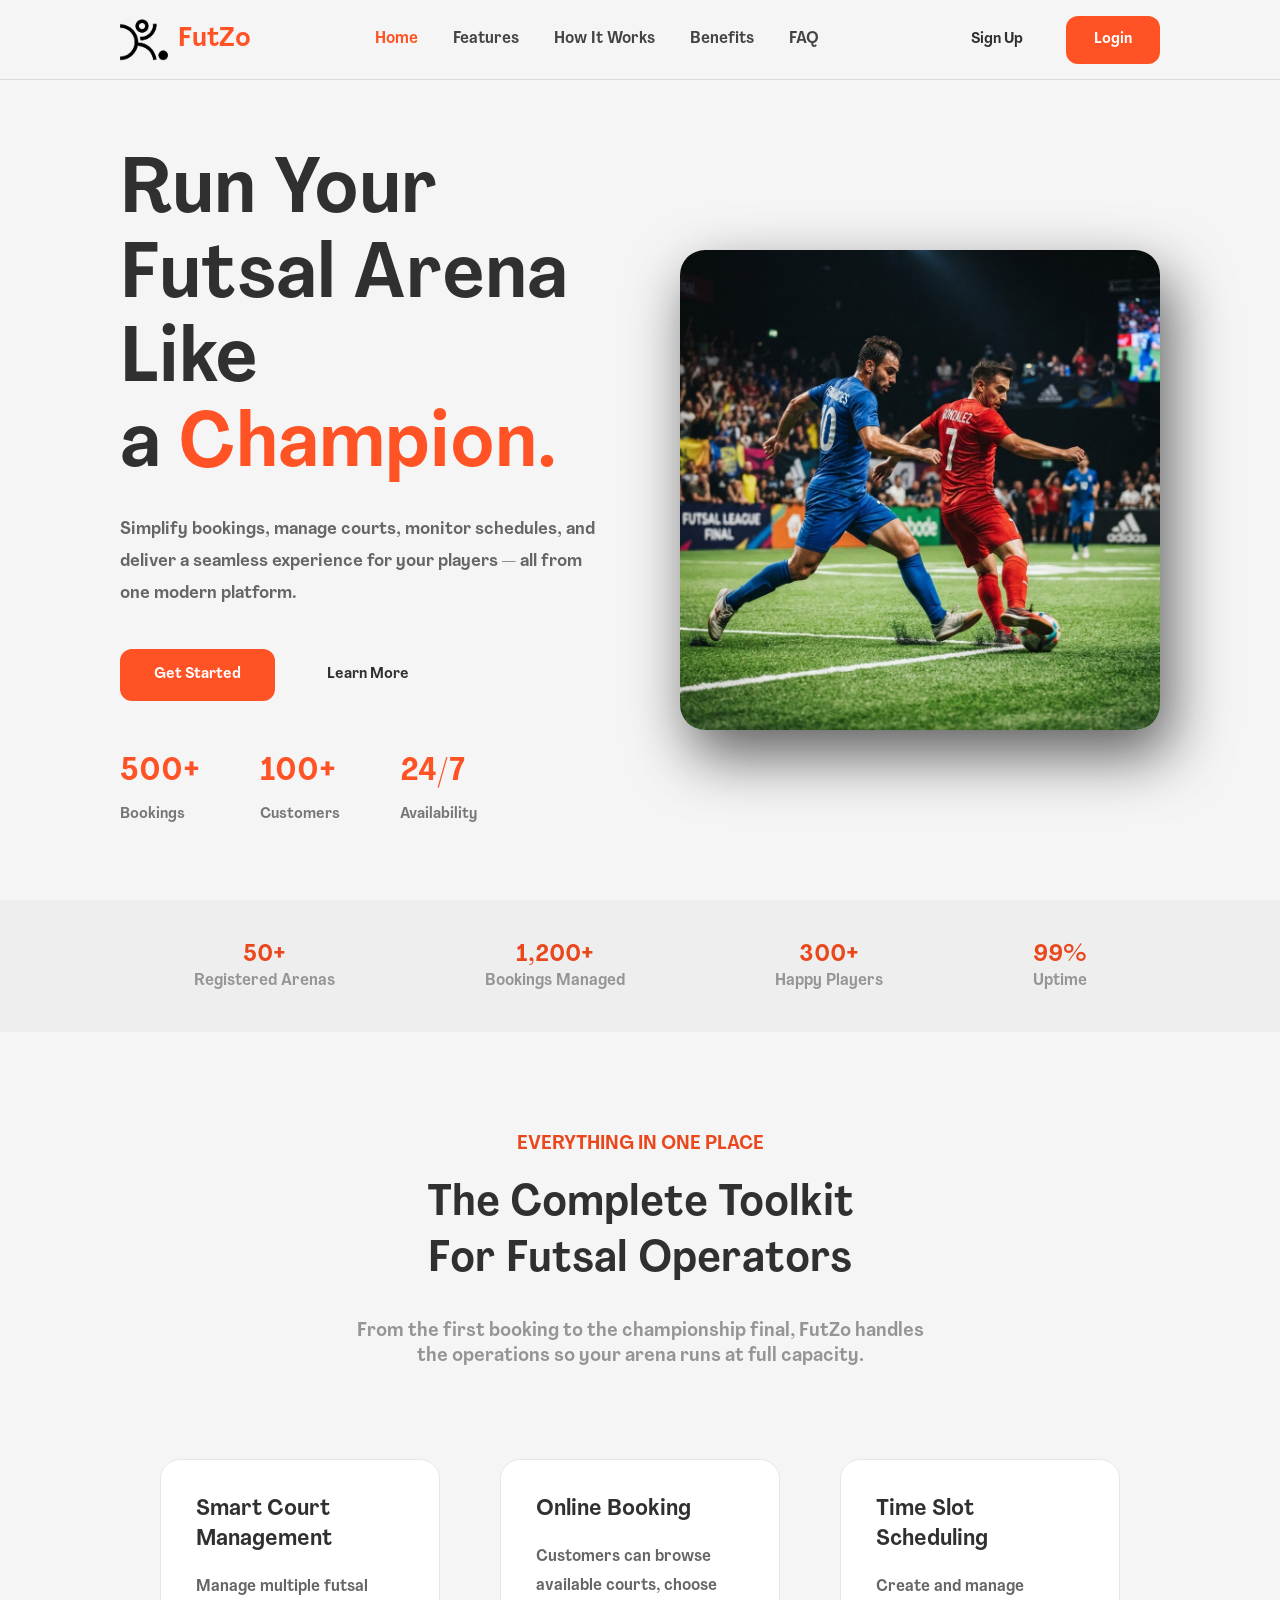
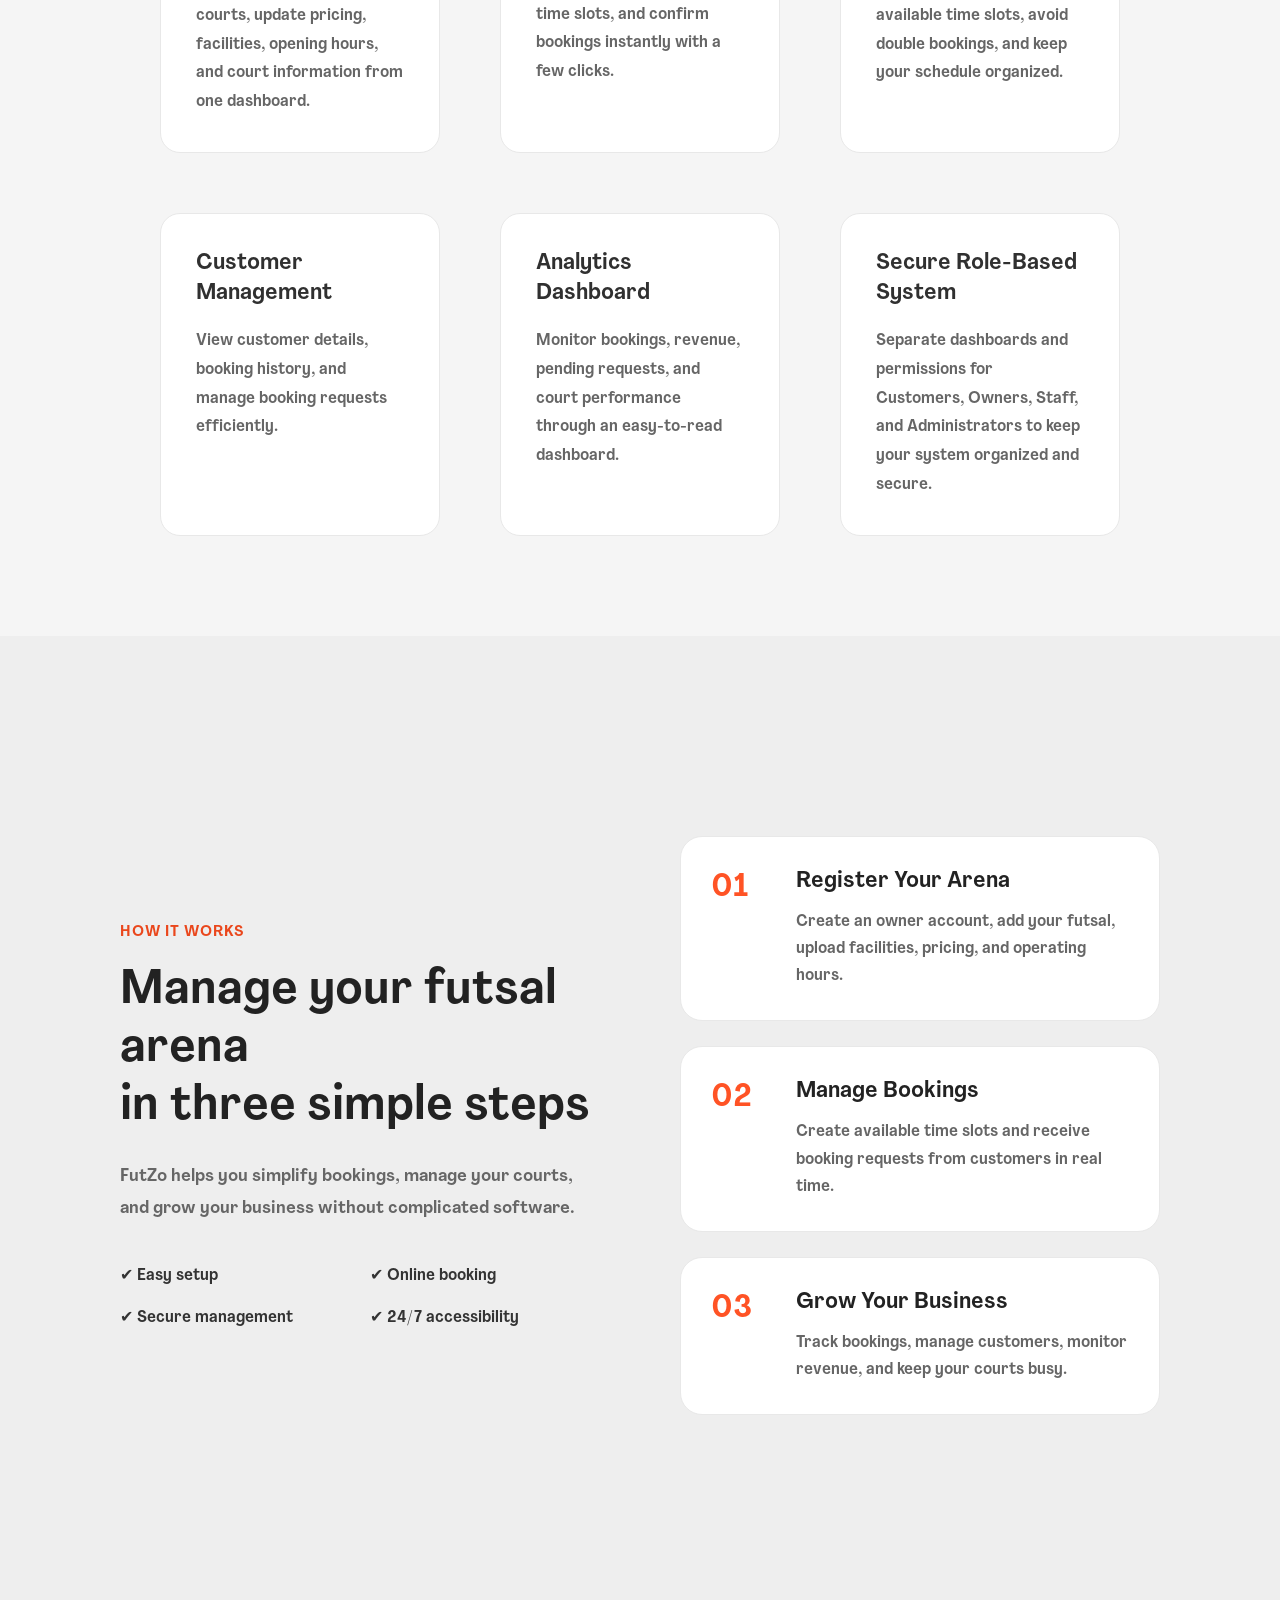
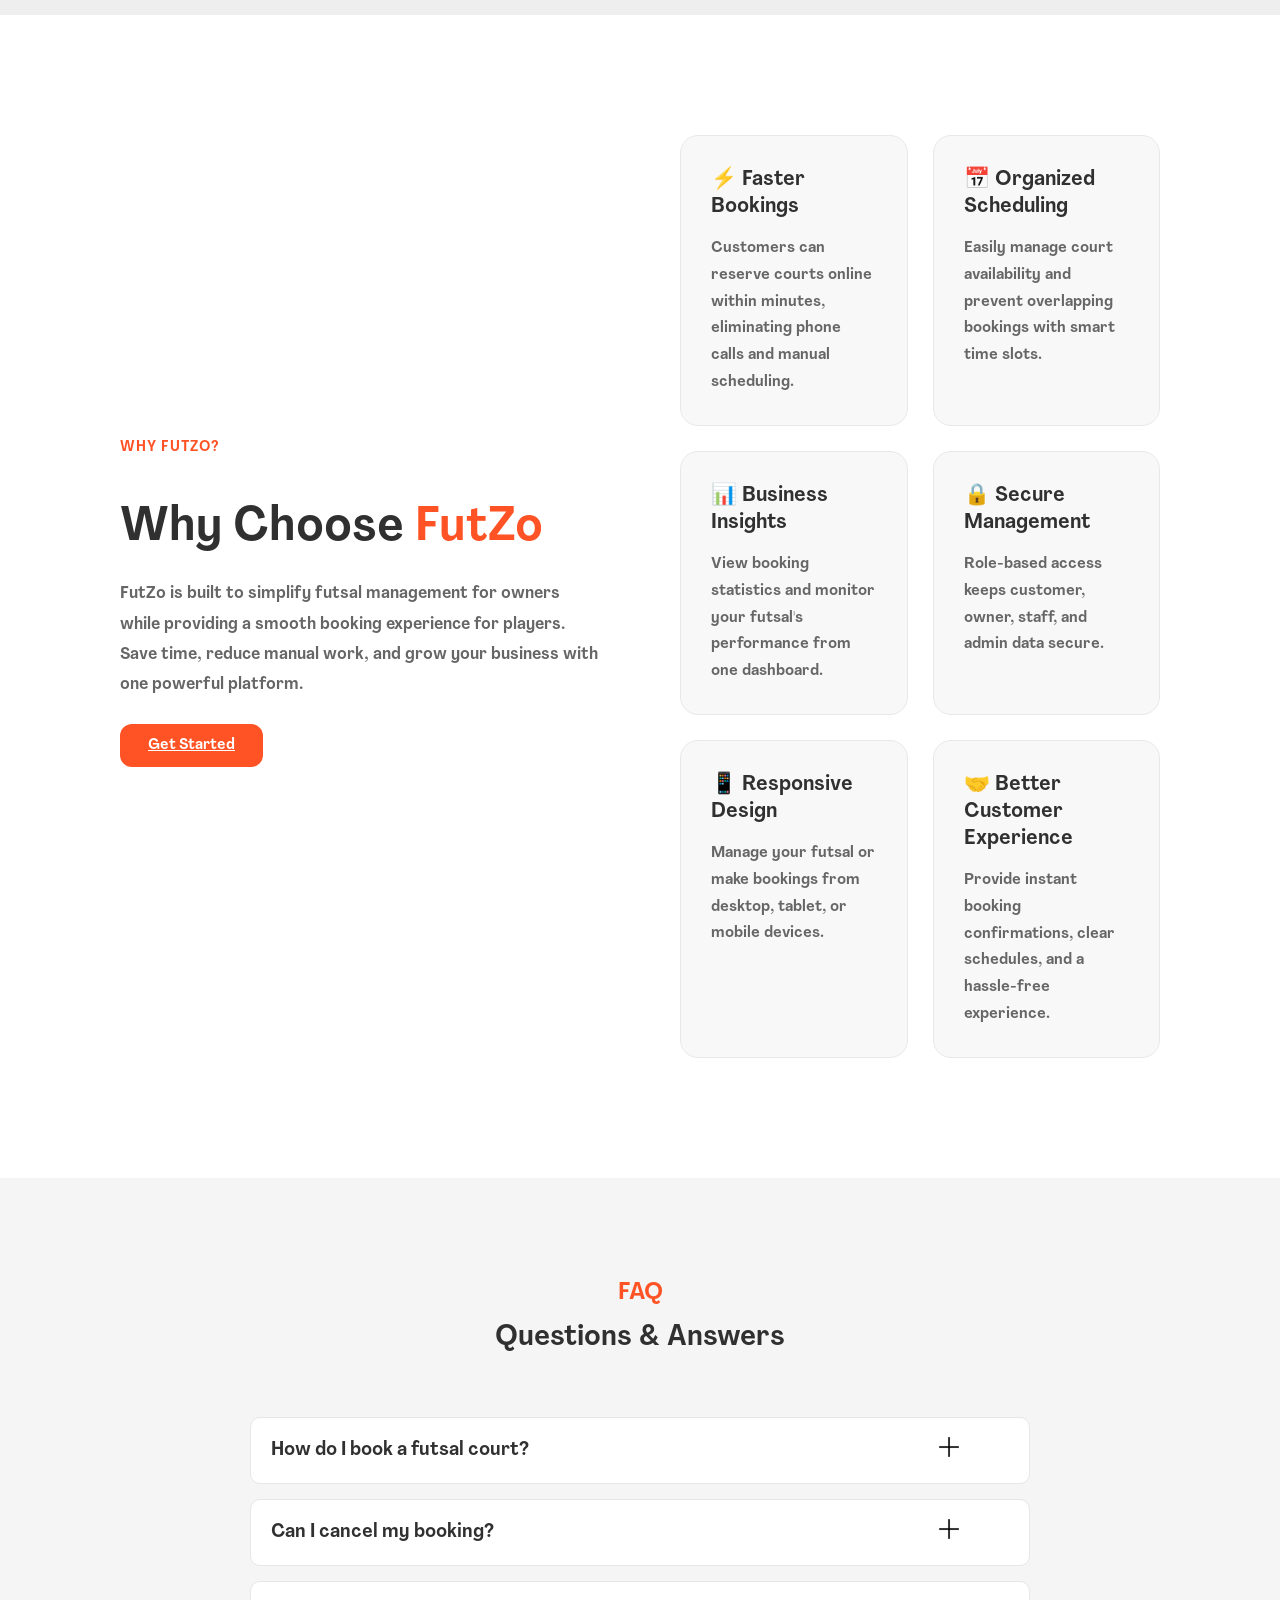
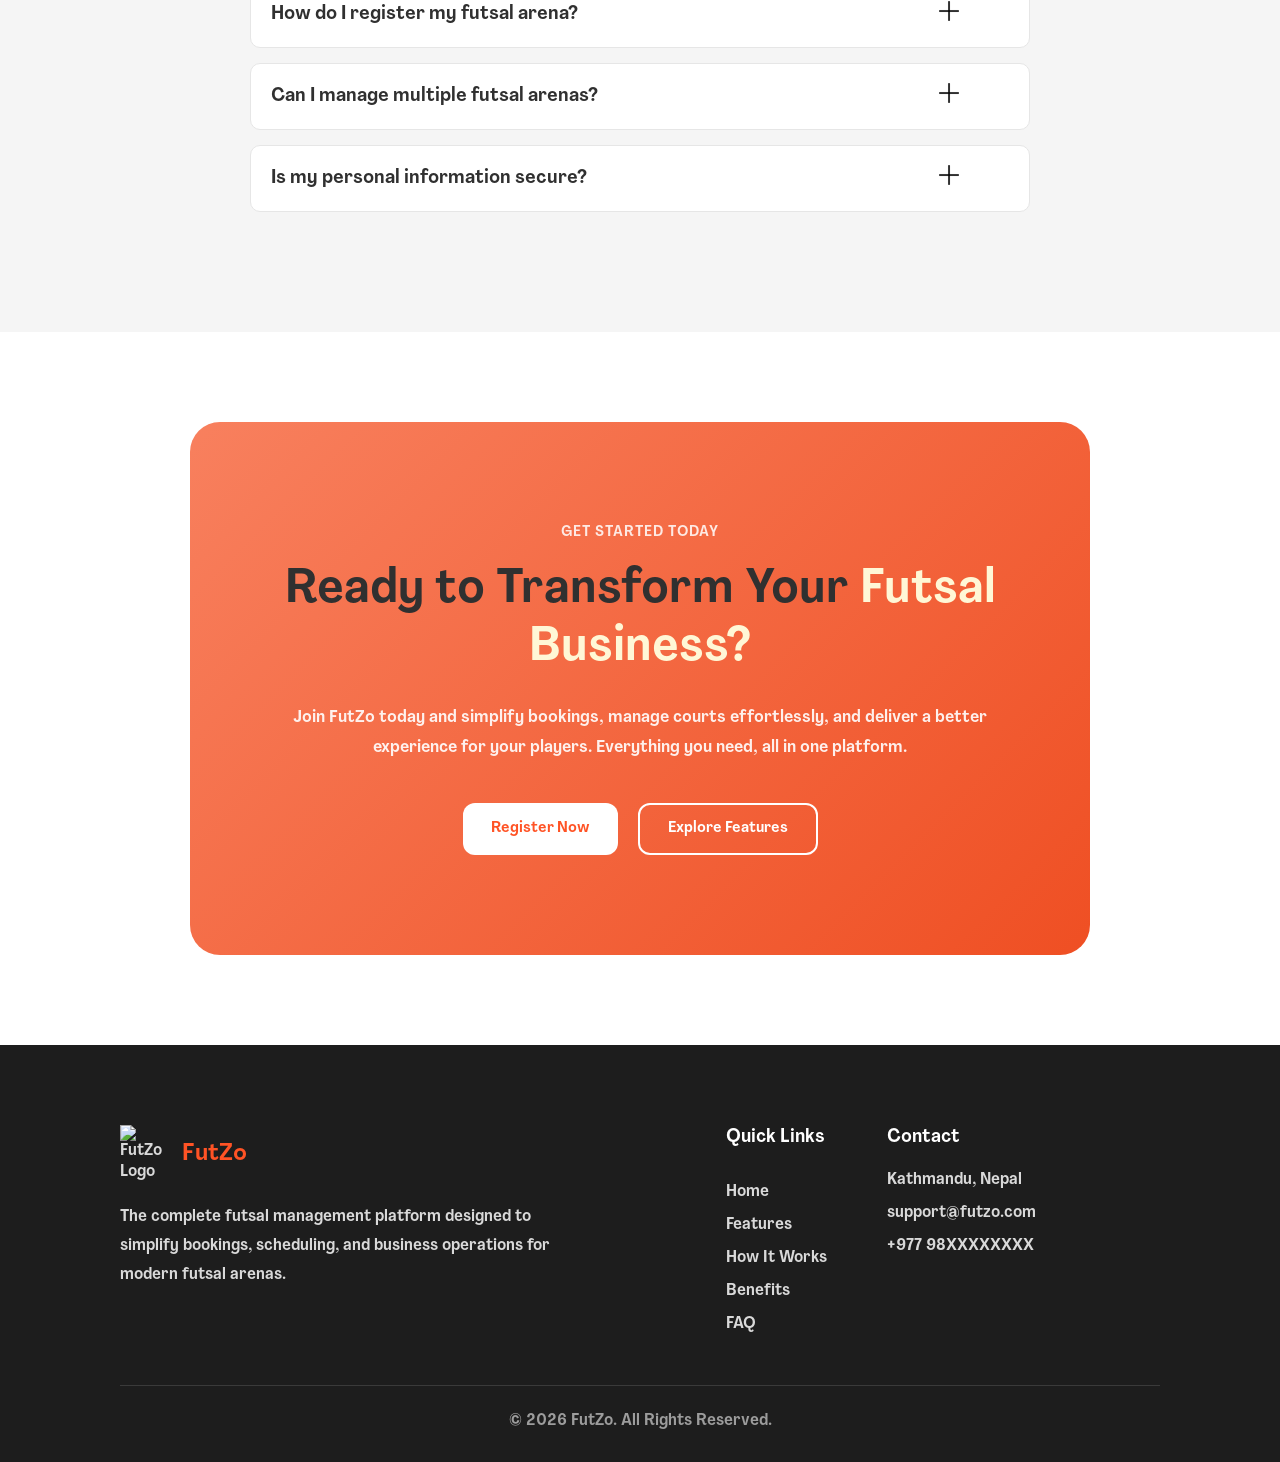
==== commit 7d57551e: "fix logo" ====
--- a/index.html
+++ b/index.html
@@ -15,7 +15,7 @@
   <nav class="nav-bar">
 
     <div class="left-section">
-      <img src="./assets/logo/main-logo.png" alt="FutZo Logo">
+      <img src="./assets/logo/futzo-logo.png" alt="FutZo Logo">
       <span>FutZo</span>
     </div>
 
--- a/assets/css/landing-page.css
+++ b/assets/css/landing-page.css
@@ -44,6 +44,7 @@
 
 .left-section img {
   width: 48px;
+  color: #e6e6e6;
 }
 
 .center-section {
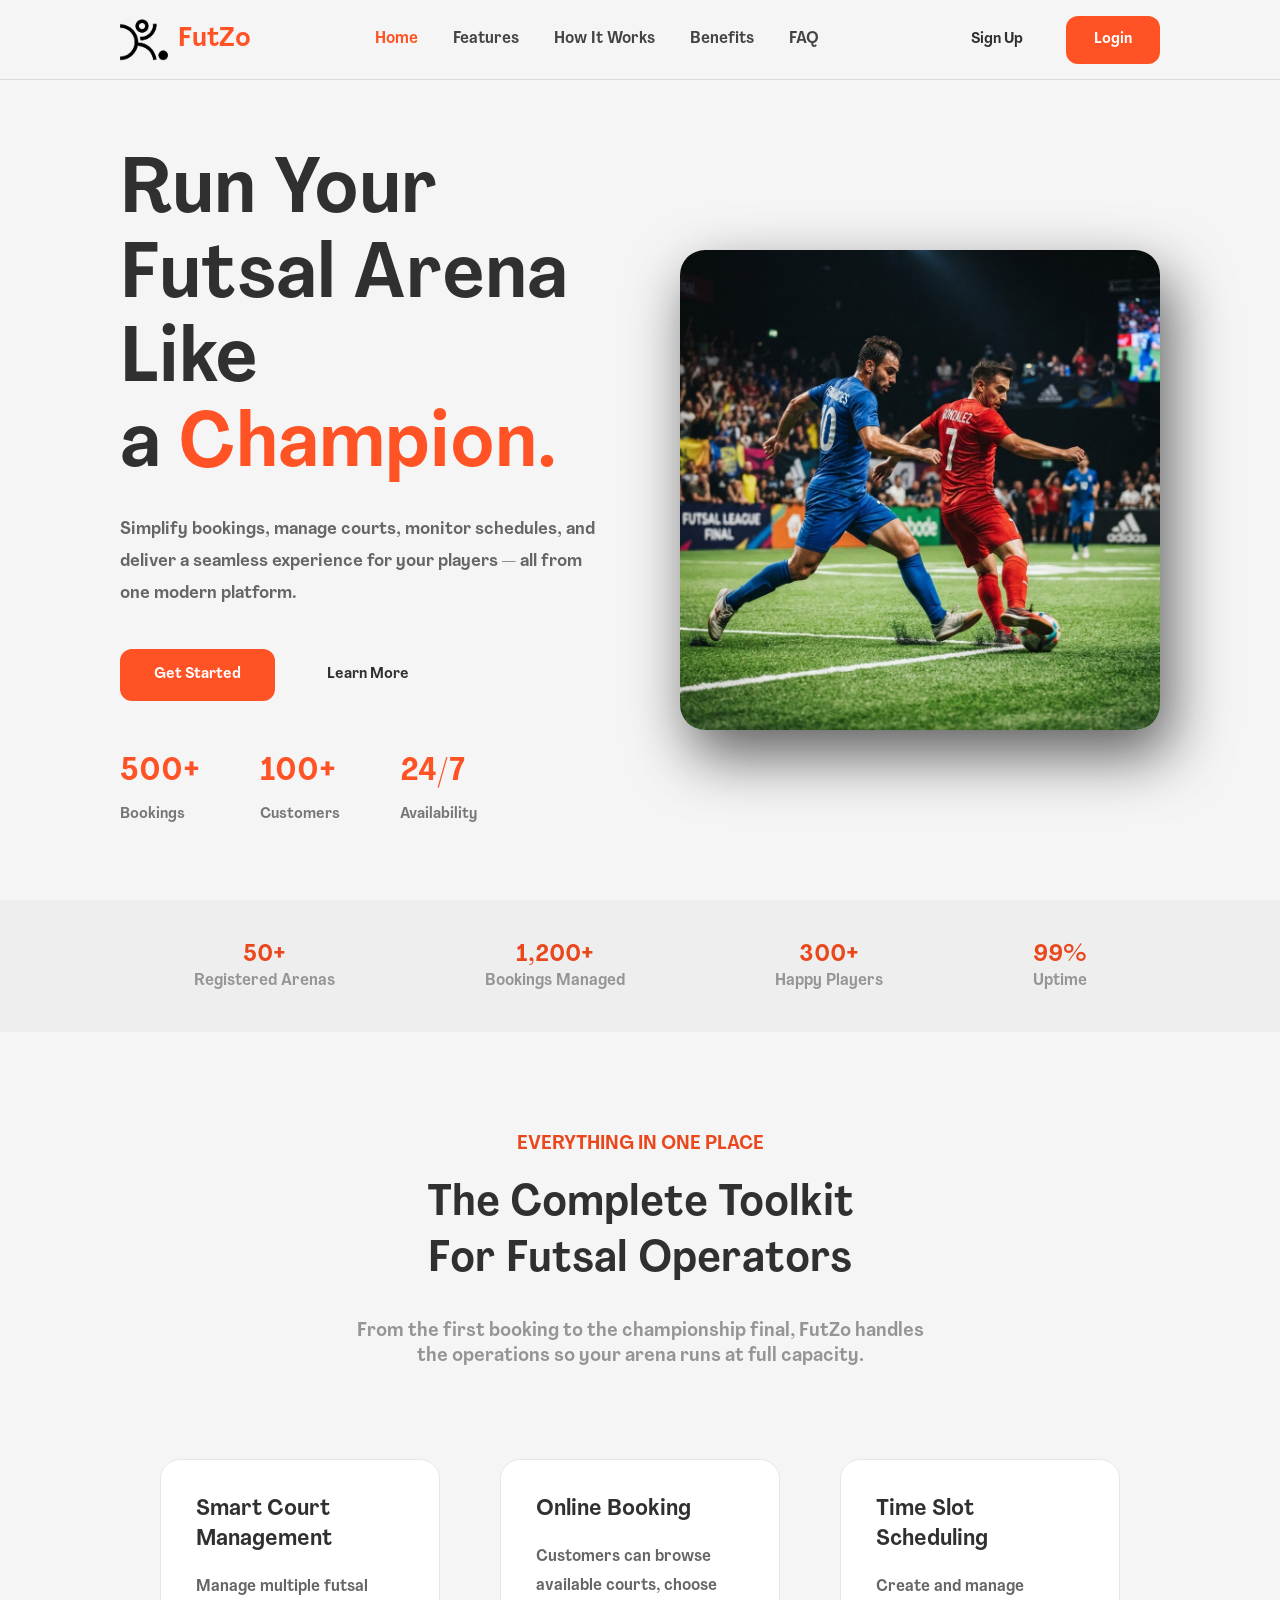
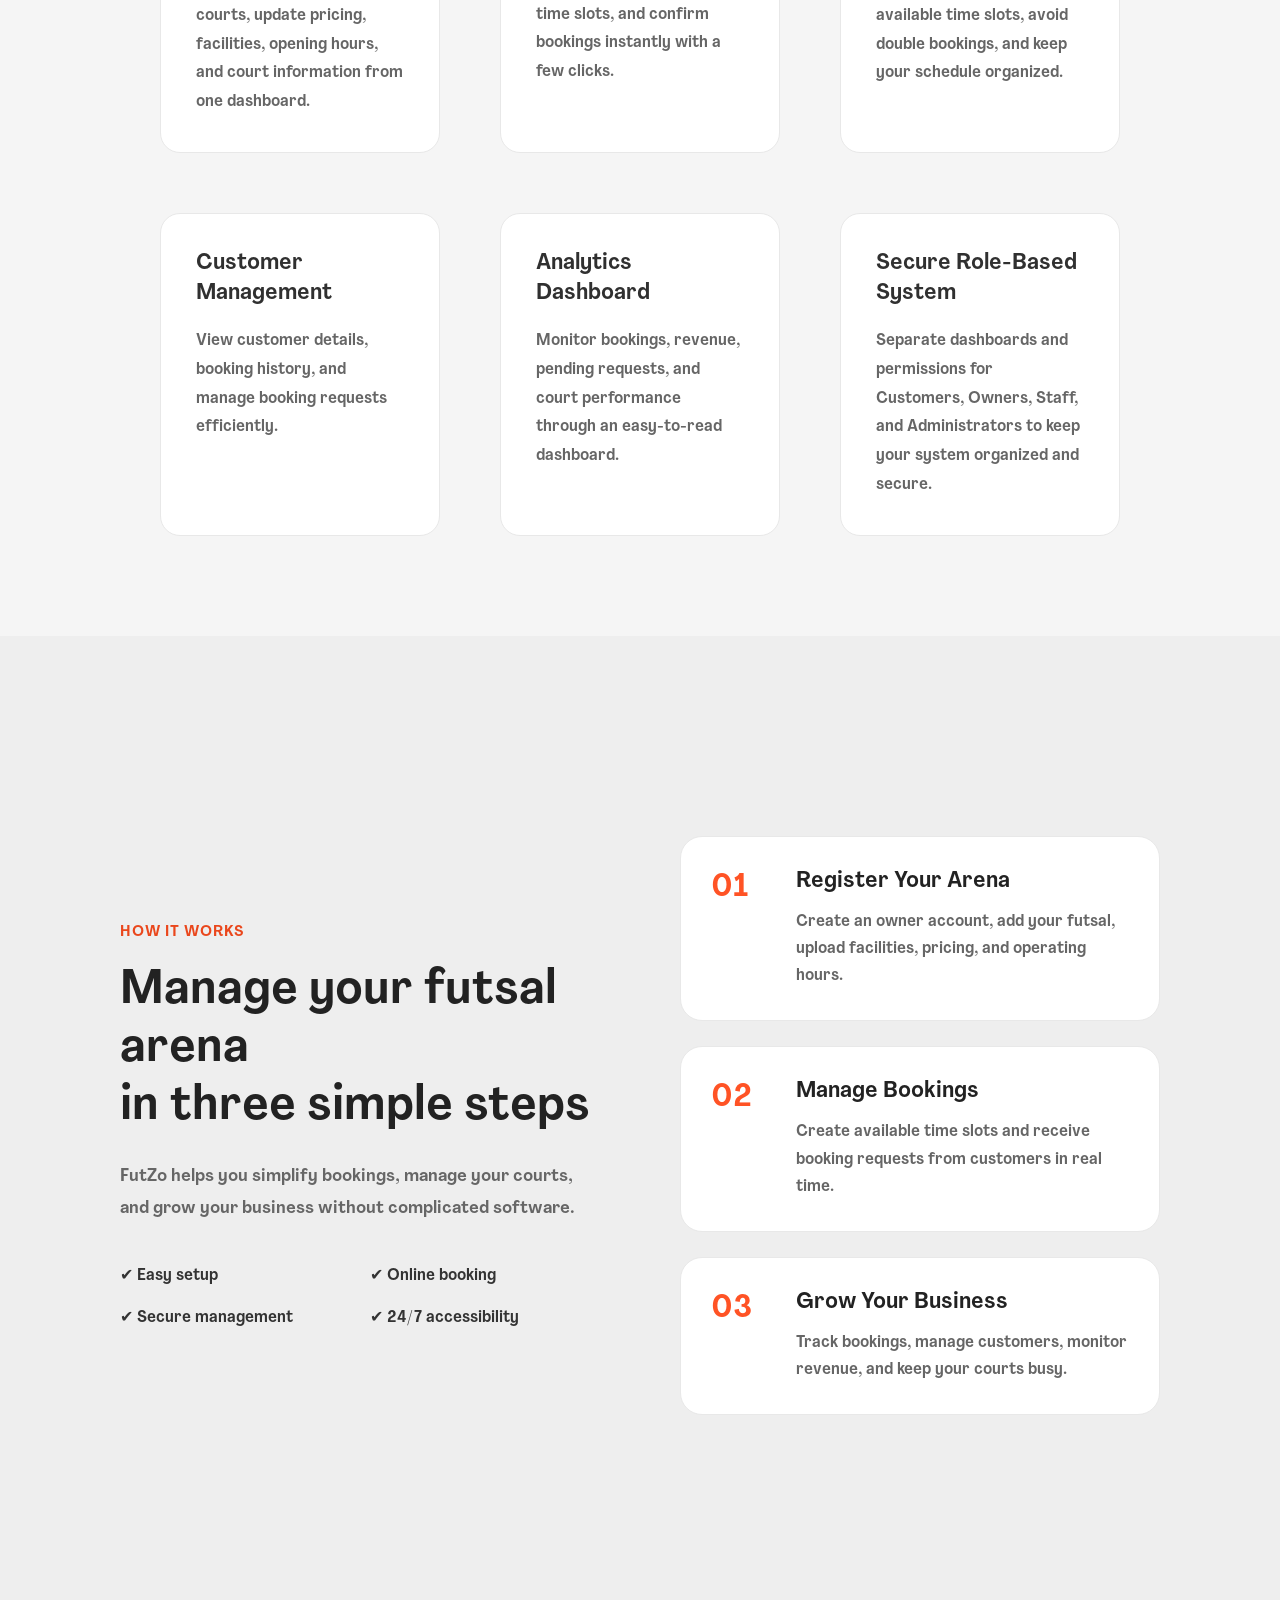
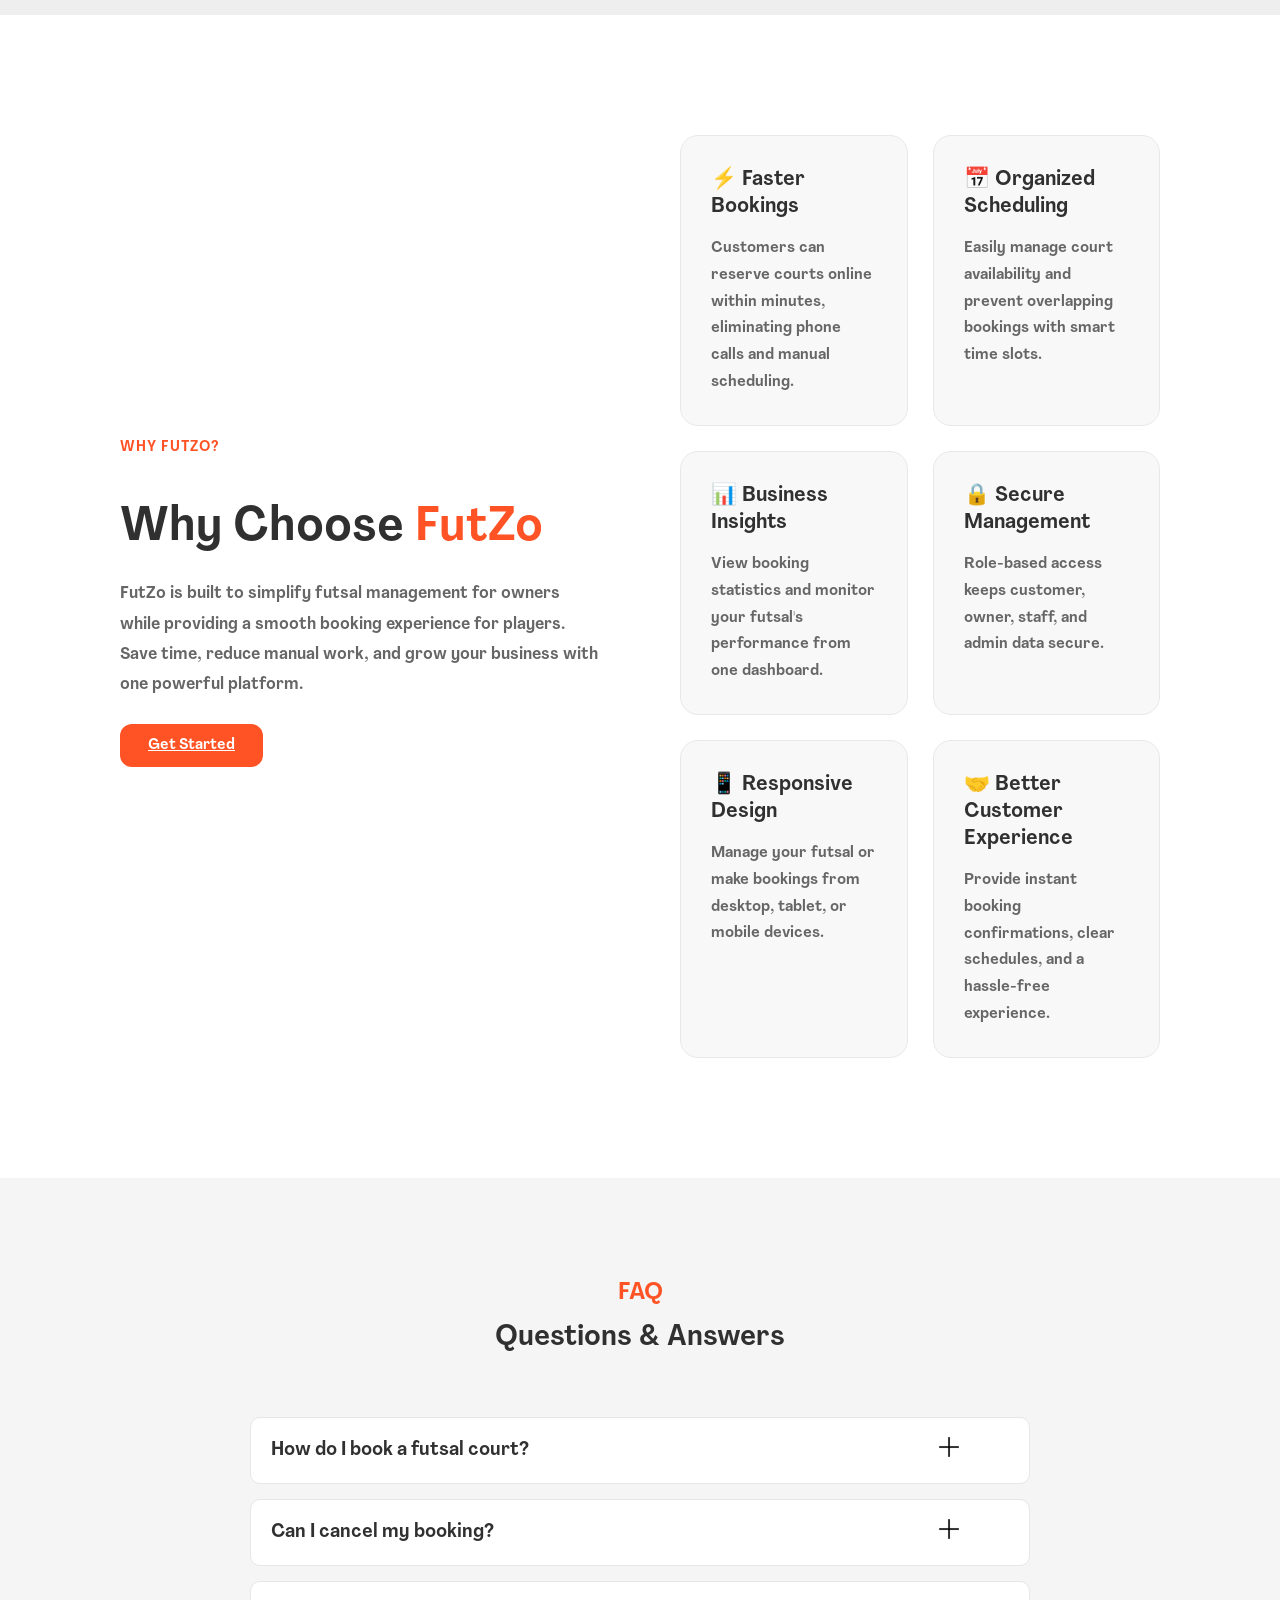
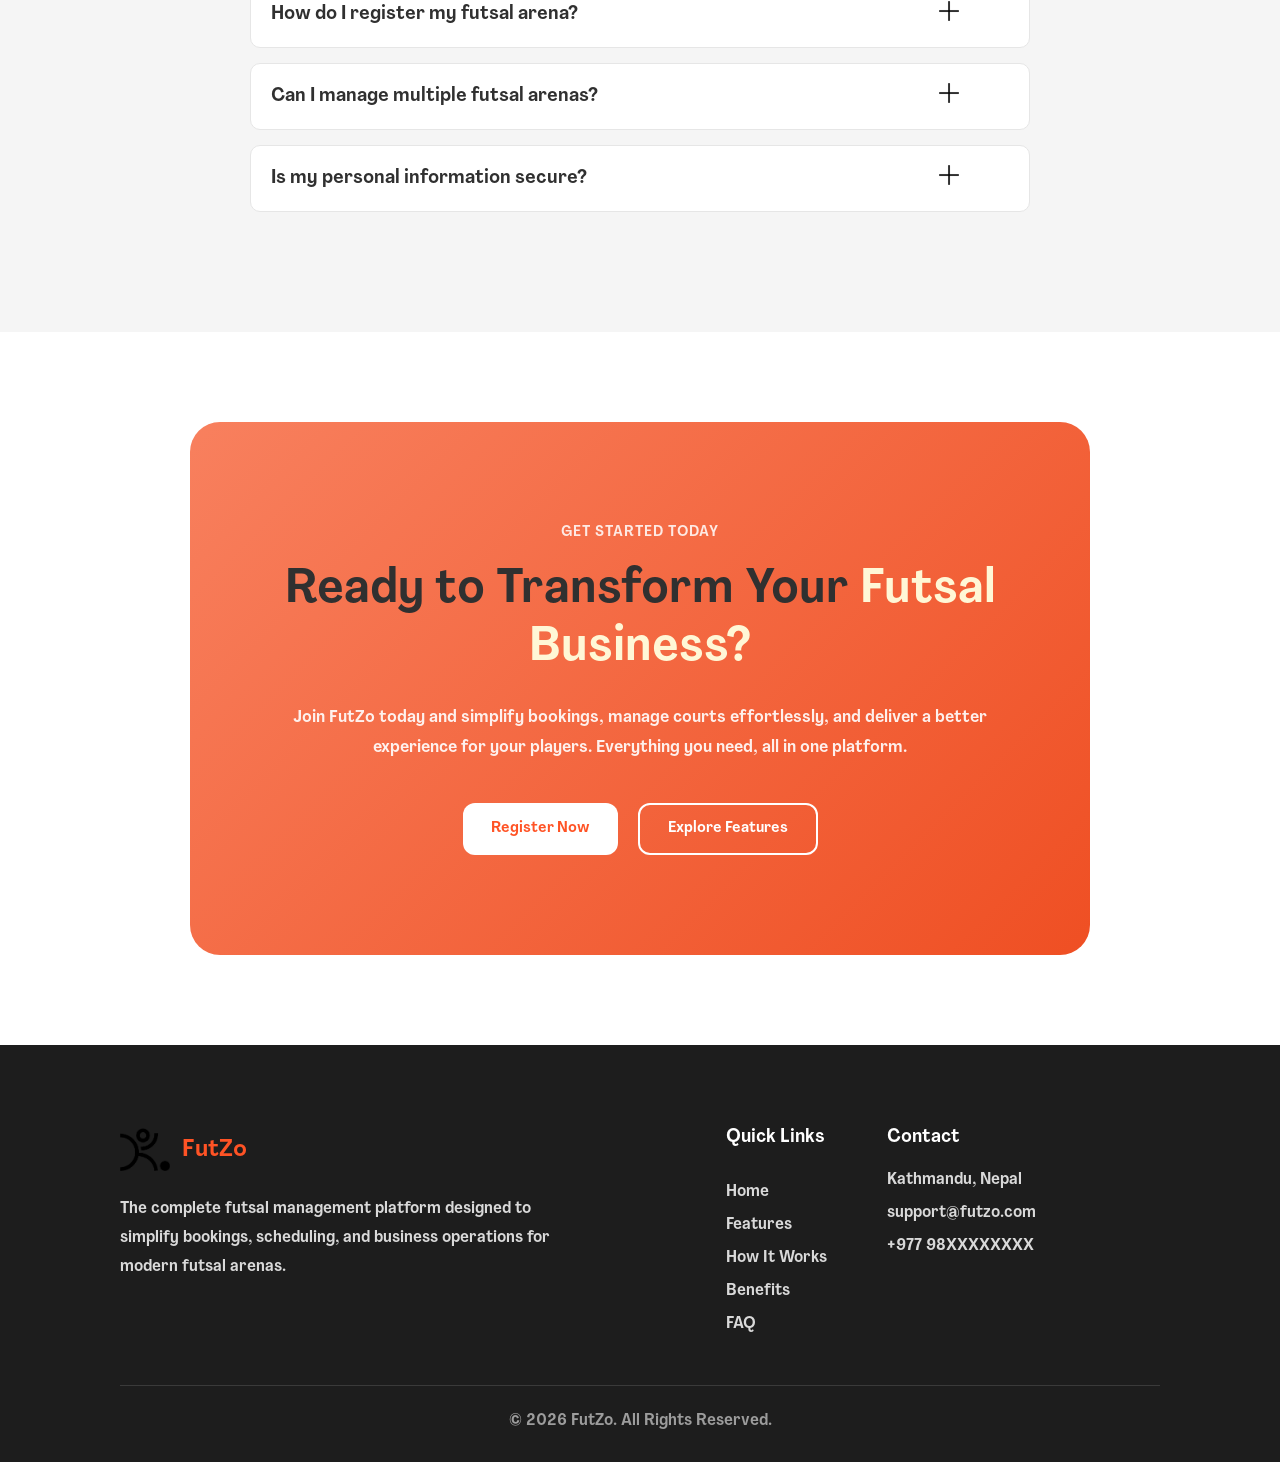
==== commit 740431a3: "fix" ====
--- a/index.html
+++ b/index.html
@@ -10,8 +10,6 @@
 </head>
 
 <body>
-
-  <!-- ===== NAVBAR ===== -->
   <nav class="nav-bar">
 
     <div class="left-section">
@@ -412,7 +410,7 @@
 
         <div class="footer-about">
           <div class="footer-logo">
-            <img src="./assets/logo/main-logo.png" alt="FutZo Logo">
+            <img src="./assets/logo/futzo-logo.png" alt="FutZo Logo">
             <h2>FutZo</h2>
           </div>
           <p>
